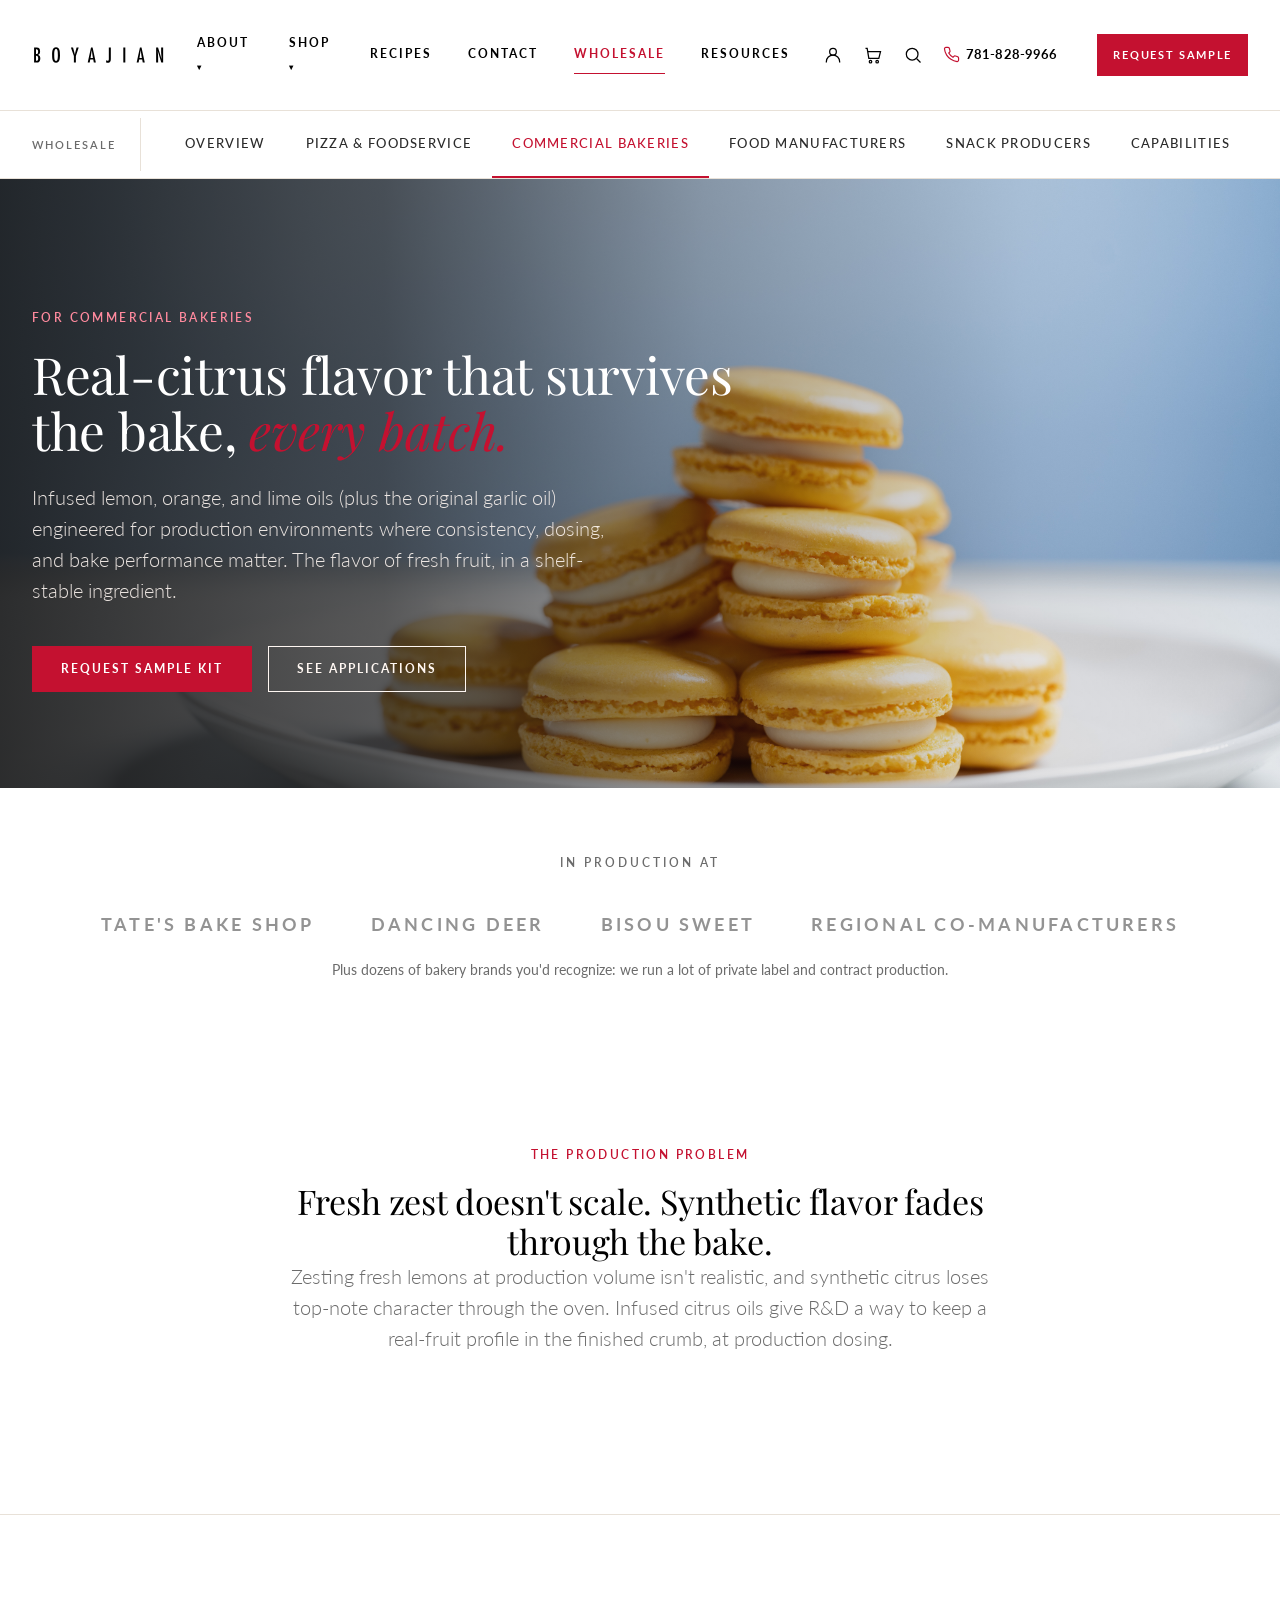
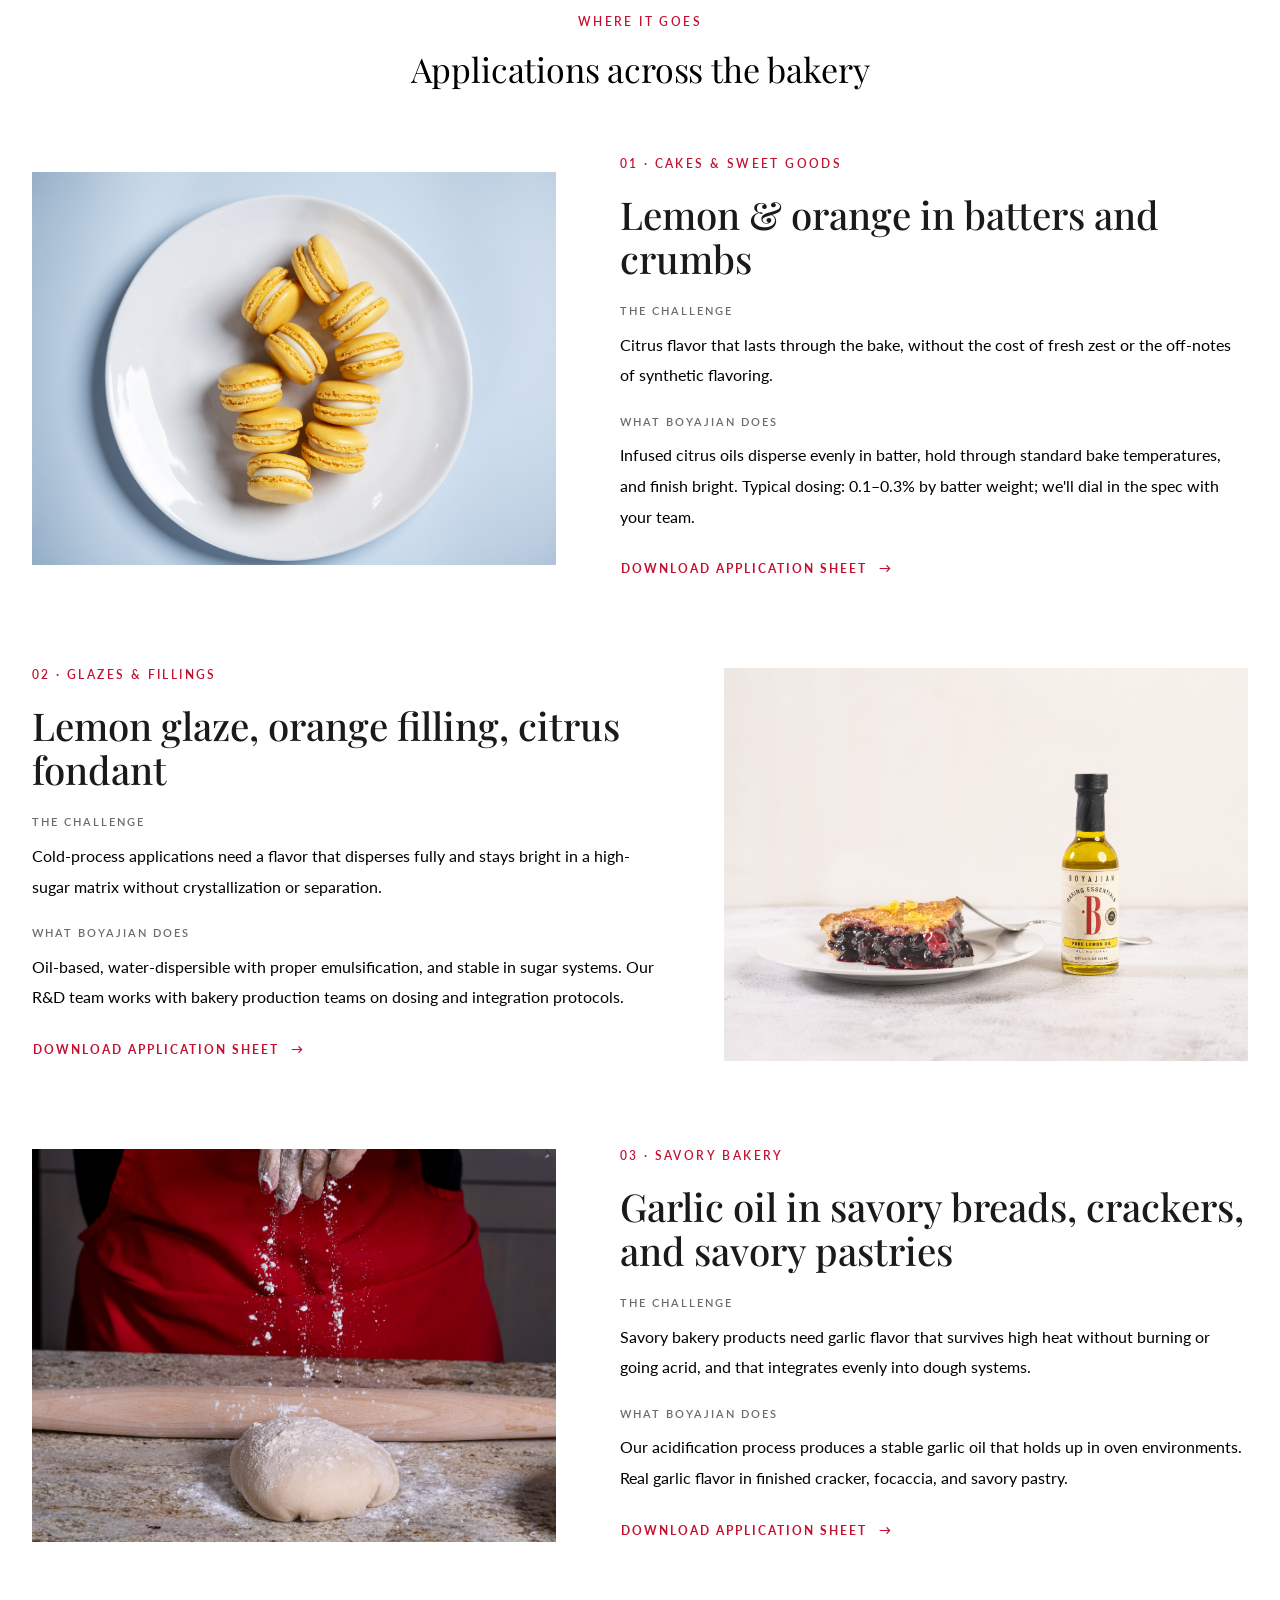
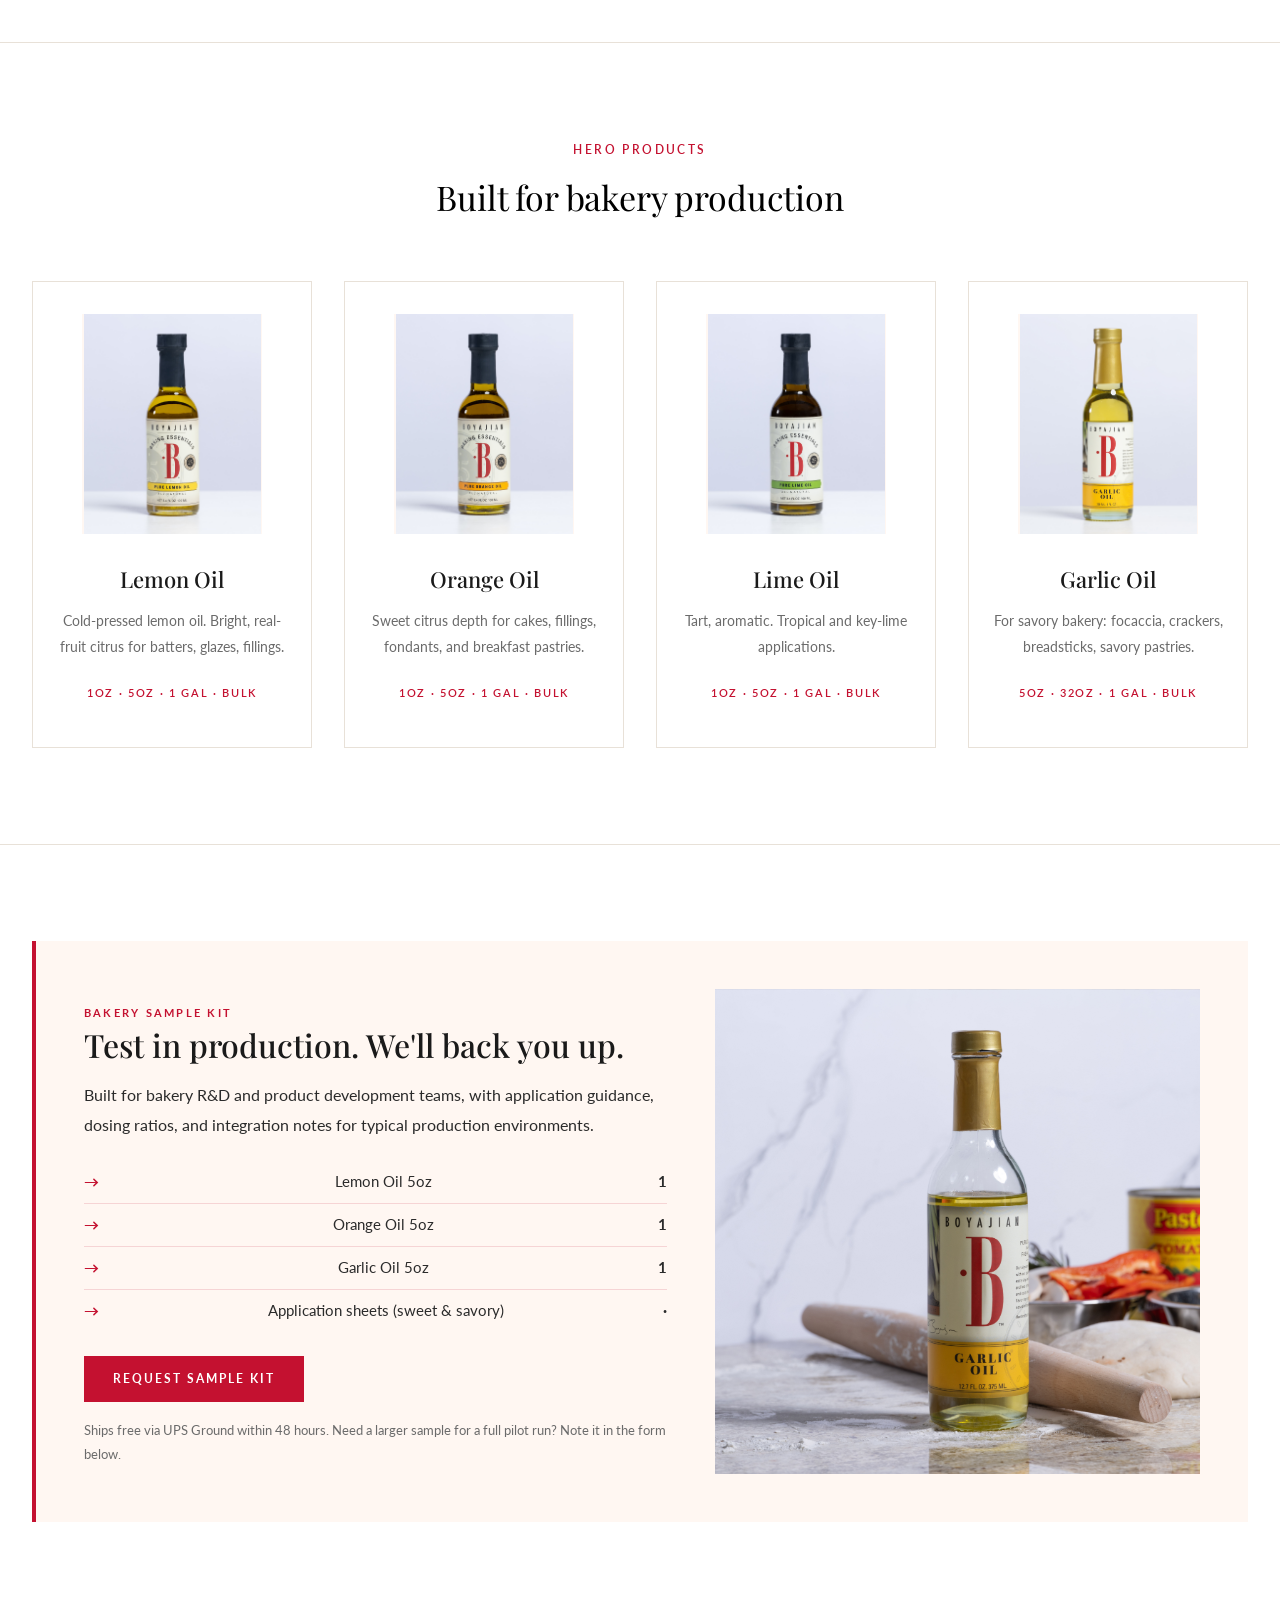
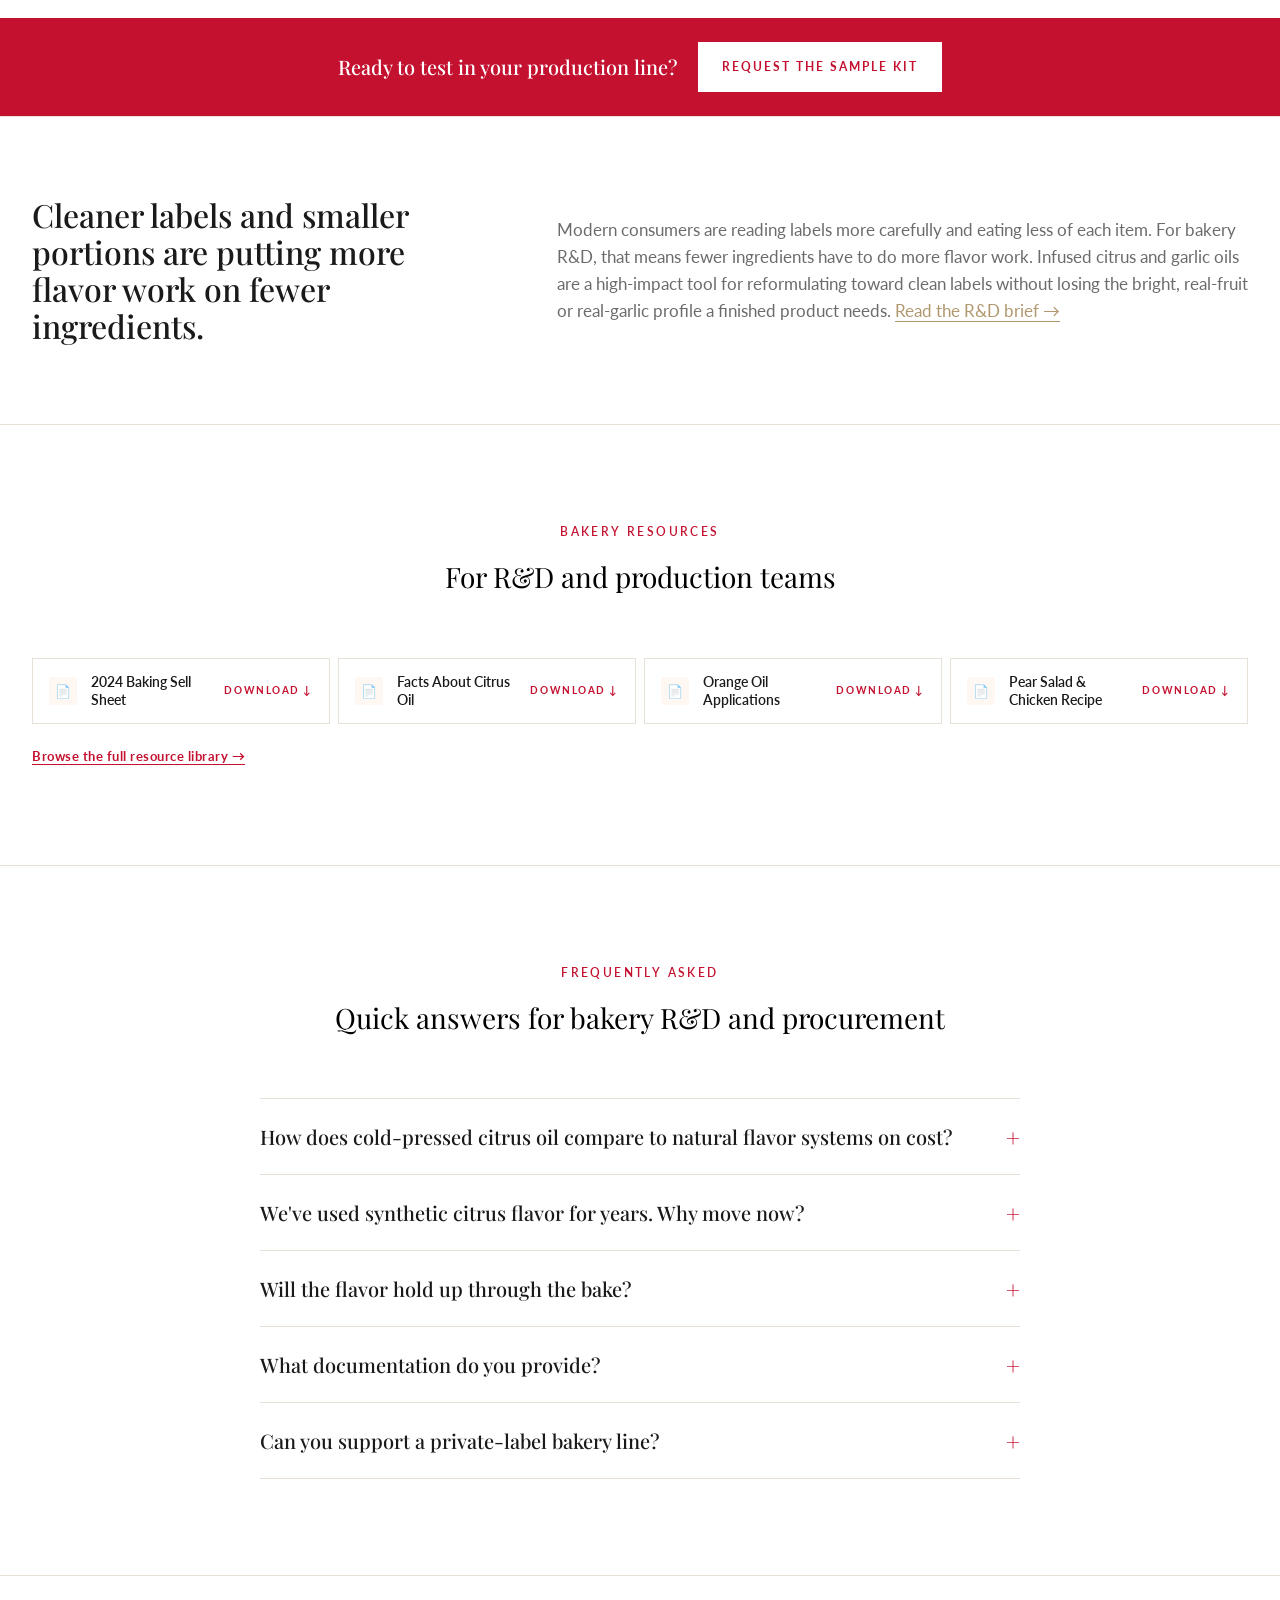
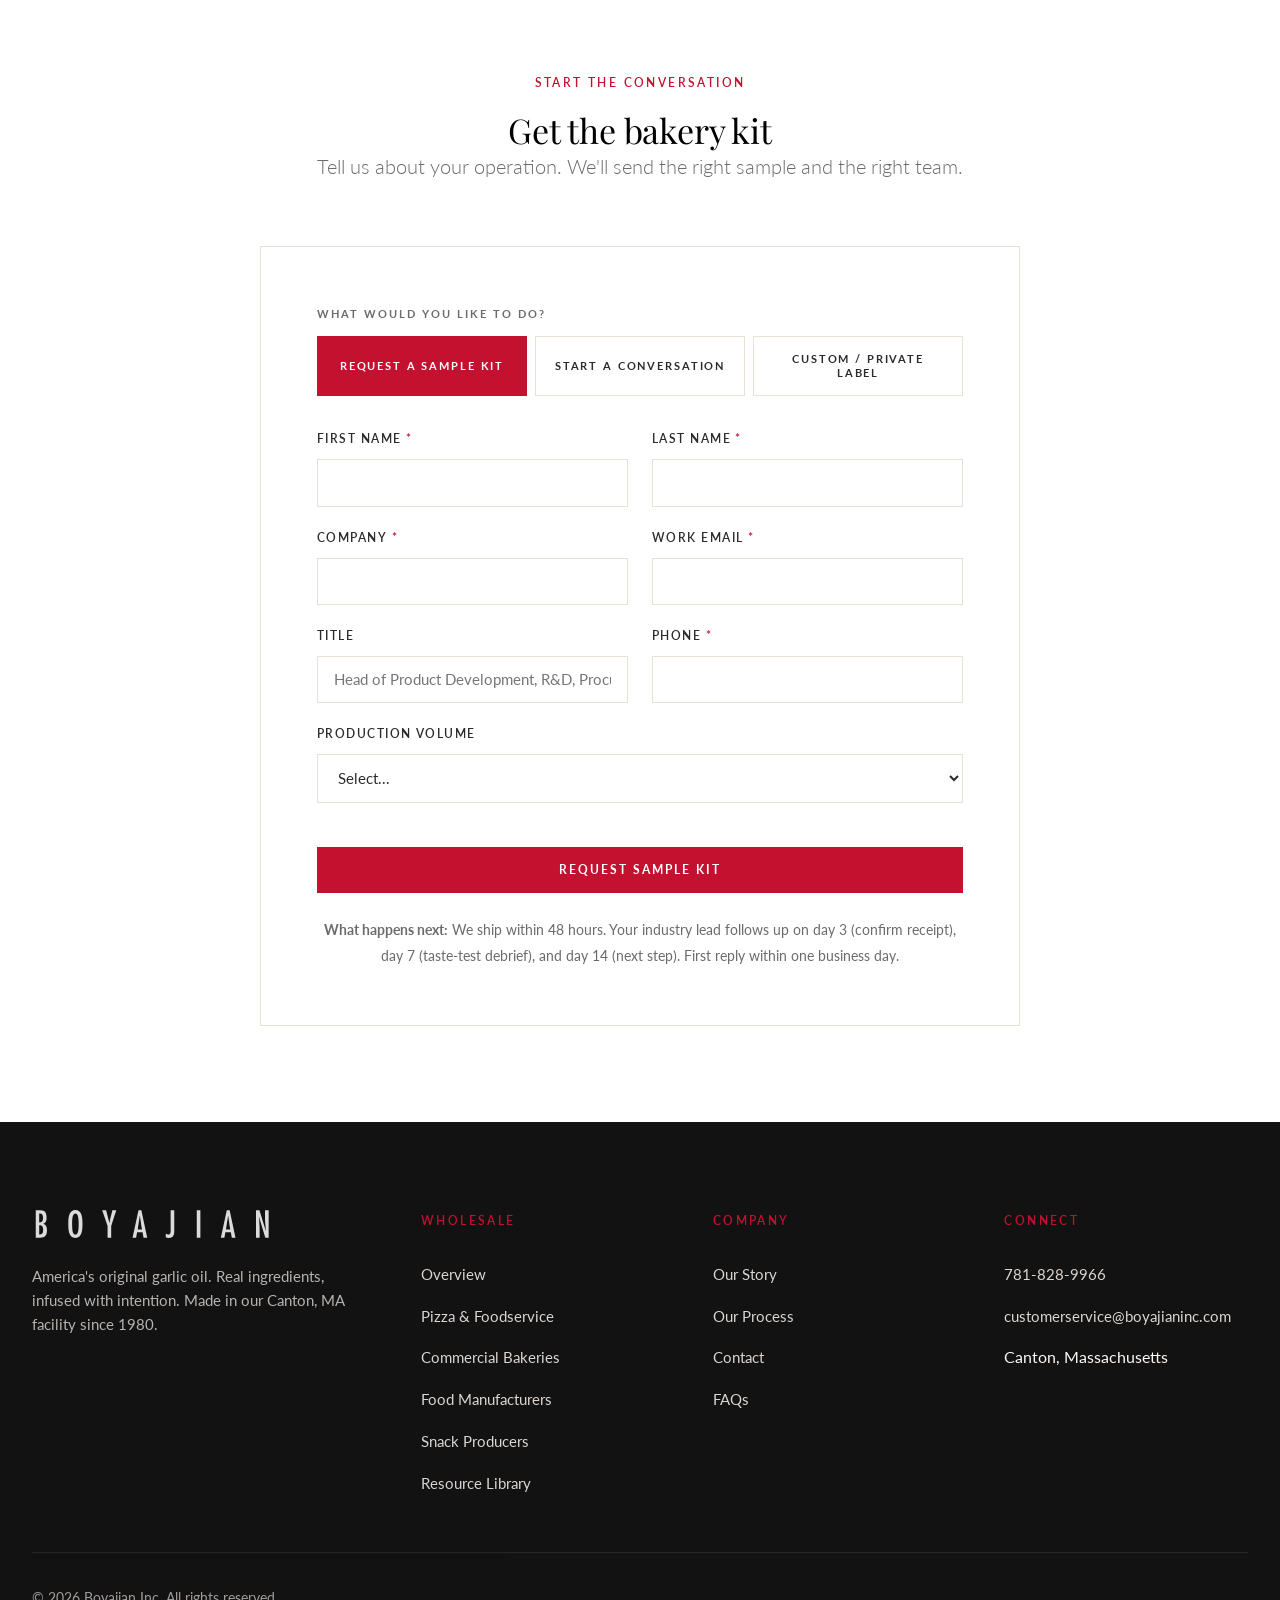
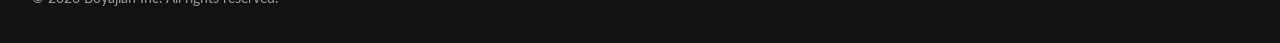
==== bakery.html @ 324035ae "Initial commit: Boyajian wholesale prototype Static HTML site for client review. Hub plus four segme" ====
<!DOCTYPE html>
<html lang="en">
<head>
  <meta charset="UTF-8" />
  <meta name="viewport" content="width=device-width, initial-scale=1.0" />
  <title>For Commercial Bakeries | Boyajian Wholesale</title>
  <meta name="description" content="Citrus oils, garlic oil, and infused flavoring oils for commercial bakery production. Consistent batch-to-batch, engineered for high-volume environments." />
  <link rel="stylesheet" href="assets/style.css" />
</head>
<body>
<a href="#intake" class="mobile-cta-bar">Request Sample Kit →</a>

<!-- ============================================================
     SITE HEADER  (WP: replace with theme header.php + wp_nav_menu)
     ============================================================ -->
<header class="site-header">
  <div class="site-header__inner">
    <button class="nav-toggle" data-nav-toggle aria-label="Open menu" aria-expanded="false">
      <span></span><span></span><span></span>
    </button>
    <a href="https://boyajianinc.com" class="site-logo" aria-label="Boyajian — home">
      <img src="assets/images/boyajian-logo.svg" alt="Boyajian" />
    </a>
    <ul class="site-nav" data-site-nav>
      <li class="has-submenu">
        <a href="https://boyajianinc.com/story/">About</a>
        <ul class="submenu">
          <li><a href="https://boyajianinc.com/story/">Our Story</a></li>
          <li><a href="https://boyajianinc.com/process/">Our Process</a></li>
          <li><a href="https://boyajianinc.com/gallery/">Gallery</a></li>
          <li><a href="https://boyajianinc.com/faqs/">FAQs</a></li>
        </ul>
      </li>
      <li class="has-submenu">
        <a href="https://boyajianinc.com/shop/">Shop</a>
        <ul class="submenu">
          <li><a href="https://boyajianinc.com/shop/category/fine-oils/">Fine Oils</a></li>
          <li><a href="https://boyajianinc.com/shop/category/dipping-oils/">Dipping Oils</a></li>
          <li><a href="https://boyajianinc.com/shop/category/baking-essentials/">Baking Essentials</a></li>
          <li><a href="https://boyajianinc.com/shop/category/fine-vinegars/">Fine Vinegars</a></li>
          <li><a href="https://boyajianinc.com/shop/category/herb-spice-blends/">Herb Spice Blends</a></li>
          <li><a href="https://boyajianinc.com/shop/category/new-england-honey/">New England Honey</a></li>
          <li><a href="https://boyajianinc.com/shop/category/kitchen-collection/">Kitchen Collection</a></li>
          <li><a href="https://boyajianinc.com/shop/category/gifts/">Gifts</a></li>
        </ul>
      </li>
      <li><a href="https://boyajianinc.com/recipes/">Recipes</a></li>
      <li><a href="https://boyajianinc.com/contact/">Contact</a></li>
      <li><a href="index.html" class="active">Wholesale</a></li>
      <li><a href="resources.html">Resources</a></li>
    </ul>
    <div class="site-header__icons">
      <a href="https://boyajianinc.com/my-account/" aria-label="Account">
        <svg viewBox="0 0 24 24" width="20" height="20" fill="none" stroke="currentColor" stroke-width="1.5"><circle cx="12" cy="8" r="4"/><path d="M4 21v-1a8 8 0 0 1 16 0v1"/></svg>
      </a>
      <a href="https://boyajianinc.com/cart/" aria-label="Cart">
        <svg viewBox="0 0 24 24" width="20" height="20" fill="none" stroke="currentColor" stroke-width="1.5"><path d="M3 4h2l2 12h12l2-8H6"/><circle cx="9" cy="20" r="1.5"/><circle cx="17" cy="20" r="1.5"/></svg>
      </a>
      <button aria-label="Search" class="header-icon-btn">
        <svg viewBox="0 0 24 24" width="20" height="20" fill="none" stroke="currentColor" stroke-width="1.5"><circle cx="11" cy="11" r="7"/><line x1="16.5" y1="16.5" x2="21" y2="21"/></svg>
      </button>
      <a href="tel:7818289966" class="site-header__phone" aria-label="Call us at 781-828-9966">
        <svg viewBox="0 0 24 24" width="17" height="17" fill="none" stroke="currentColor" stroke-width="1.7"><path d="M22 16.92v3a2 2 0 0 1-2.18 2 19.79 19.79 0 0 1-8.63-3.07 19.5 19.5 0 0 1-6-6 19.79 19.79 0 0 1-3.07-8.67A2 2 0 0 1 4.11 2h3a2 2 0 0 1 2 1.72c.13.96.36 1.9.7 2.81a2 2 0 0 1-.45 2.11L8.09 9.91a16 16 0 0 0 6 6l1.27-1.27a2 2 0 0 1 2.11-.45c.91.34 1.85.57 2.81.7A2 2 0 0 1 22 16.92z"/></svg>
        <span class="site-header__phone-num">781-828-9966</span>
      </a>
    </div>
  <a href="#intake" class="site-header__cta">Request Sample</a>
  </div>
</header>

<div class="subnav">
  <div class="subnav__inner">
    <div class="subnav__label">Wholesale</div>
    <a href="index.html" class="subnav__link">Overview</a>
    <a href="pizza.html" class="subnav__link">Pizza &amp; Foodservice</a>
    <a href="bakery.html" class="subnav__link active">Commercial Bakeries</a>
    <a href="manufacturers.html" class="subnav__link">Food Manufacturers</a>
    <a href="snack.html" class="subnav__link">Snack Producers</a>
    <a href="index.html#capabilities" class="subnav__link">Capabilities</a>
  </div>
</div>

<!-- HERO -->
<section class="hero hero--segment">
  <div class="hero__image" style="background-image: url('assets/images/bakery-hero.jpg');"></div>
  <div class="hero__overlay"></div>
  <div class="hero__inner">
    <div class="hero__content">
      <span class="eyebrow" style="color:#ff8a9e;">For Commercial Bakeries</span>
      <h1 class="hero__title">
        Real-citrus flavor that survives the bake, <em>every batch.</em>
      </h1>
      <p class="hero__subtitle">
        Infused lemon, orange, and lime oils (plus the original garlic oil) engineered for production environments where consistency, dosing, and bake performance matter.
        The flavor of fresh fruit, in a shelf-stable ingredient.
      </p>
      <div class="btn-group">
        <a href="#intake" class="btn btn--primary">Request Sample Kit</a>
        <a href="#applications" class="btn btn--outline-light">See Applications</a>
      </div>
    </div>
  </div>
</section>


<!-- TRUST -->
<section class="trust-band">
  <div class="container">
    <div class="trust-band__label">In production at</div>
    <div class="trust-logos">
      <span class="trust-logo">Tate's Bake Shop</span>
      <span class="trust-logo">Dancing Deer</span>
      <span class="trust-logo">Bisou Sweet</span>
      <span class="trust-logo">Regional Co-Manufacturers</span>
    </div>
    <p style="margin-top:1.5rem; font-size:0.85rem; color:var(--b-gray);">Plus dozens of bakery brands you'd recognize: we run a lot of private label and contract production.</p>
  </div>
</section>

<!-- BAKER'S PROBLEM -->
<section class="section">
  <div class="container container--narrow">
    <div class="section-header">
      <span class="eyebrow">The Production Problem</span>
      <h2 class="display-lg">Fresh zest doesn't scale. Synthetic flavor fades through the bake.</h2>
      <p class="lead text-muted">
        Zesting fresh lemons at production volume isn't realistic, and synthetic citrus loses
        top-note character through the oven. Infused citrus oils give R&amp;D a way to keep
        a real-fruit profile in the finished crumb, at production dosing.
      </p>
    </div>
  </div>
</section>

<!-- APPLICATIONS -->
<section class="section section--paper" id="applications">
  <div class="container">
    <div class="section-header">
      <span class="eyebrow">Where it goes</span>
      <h2 class="display-lg">Applications across the bakery</h2>
    </div>

    <div class="application" style="margin-bottom: 5rem;">
      <div class="application__media" style="background-image: url('assets/images/bakery-app-1.jpg');"></div>
      <div>
        <span class="eyebrow">01 · Cakes &amp; Sweet Goods</span>
        <h3 class="application__title">Lemon &amp; orange in batters and crumbs</h3>
        <div class="application__problem">
          <strong>The challenge</strong>
          <p>Citrus flavor that lasts through the bake, without the cost of fresh zest
          or the off-notes of synthetic flavoring.</p>
        </div>
        <div class="application__solution">
          <strong>What Boyajian does</strong>
          <p>Infused citrus oils disperse evenly in batter, hold through standard bake
          temperatures, and finish bright. Typical dosing: 0.1&ndash;0.3% by batter weight; we'll
          dial in the spec with your team.</p>
        </div>
        <a href="#" class="btn btn--ghost">Download application sheet</a>
      </div>
    </div>

    <div class="application application--reverse" style="margin-bottom: 5rem;">
      <div>
        <span class="eyebrow">02 · Glazes &amp; Fillings</span>
        <h3 class="application__title">Lemon glaze, orange filling, citrus fondant</h3>
        <div class="application__problem">
          <strong>The challenge</strong>
          <p>Cold-process applications need a flavor that disperses fully and stays bright in
          a high-sugar matrix without crystallization or separation.</p>
        </div>
        <div class="application__solution">
          <strong>What Boyajian does</strong>
          <p>Oil-based, water-dispersible with proper emulsification, and stable in sugar systems.
          Our R&amp;D team works with bakery production teams on dosing and integration protocols.</p>
        </div>
        <a href="#" class="btn btn--ghost">Download application sheet</a>
      </div>
      <div class="application__media" style="background-image: url('assets/images/bakery-app-2.jpg');"></div>
    </div>

    <div class="application">
      <div class="application__media" style="background-image: url('assets/images/bakery-app-3.jpg');"></div>
      <div>
        <span class="eyebrow">03 · Savory Bakery</span>
        <h3 class="application__title">Garlic oil in savory breads, crackers, and savory pastries</h3>
        <div class="application__problem">
          <strong>The challenge</strong>
          <p>Savory bakery products need garlic flavor that survives high heat without
          burning or going acrid, and that integrates evenly into dough systems.</p>
        </div>
        <div class="application__solution">
          <strong>What Boyajian does</strong>
          <p>Our acidification process produces a stable garlic oil that holds up in oven
          environments. Real garlic flavor in finished cracker, focaccia, and savory pastry.</p>
        </div>
        <a href="#" class="btn btn--ghost">Download application sheet</a>
      </div>
    </div>
  </div>
</section>

<!-- HERO PRODUCTS -->
<section class="section">
  <div class="container">
    <div class="section-header">
      <span class="eyebrow">Hero Products</span>
      <h2 class="display-lg">Built for bakery production</h2>
    </div>
    <div class="products-grid">
      <div class="product-card">
        <div class="product-card__photo" style="background-image: url('assets/images/product-lemon.jpg');"></div>
        <h3 class="product-card__name">Lemon Oil</h3>
        <p class="product-card__use">Cold-pressed lemon oil. Bright, real-fruit citrus for batters, glazes, fillings.</p>
        <span class="product-card__sizes">1oz · 5oz · 1 Gal · Bulk</span>
      </div>
      <div class="product-card">
        <div class="product-card__photo" style="background-image: url('assets/images/product-orange.jpg');"></div>
        <h3 class="product-card__name">Orange Oil</h3>
        <p class="product-card__use">Sweet citrus depth for cakes, fillings, fondants, and breakfast pastries.</p>
        <span class="product-card__sizes">1oz · 5oz · 1 Gal · Bulk</span>
      </div>
      <div class="product-card">
        <div class="product-card__photo" style="background-image: url('assets/images/product-lime.jpg');"></div>
        <h3 class="product-card__name">Lime Oil</h3>
        <p class="product-card__use">Tart, aromatic. Tropical and key-lime applications.</p>
        <span class="product-card__sizes">1oz · 5oz · 1 Gal · Bulk</span>
      </div>
      <div class="product-card">
        <div class="product-card__photo" style="background-image: url('assets/images/product-garlic-oil.jpg');"></div>
        <h3 class="product-card__name">Garlic Oil</h3>
        <p class="product-card__use">For savory bakery: focaccia, crackers, breadsticks, savory pastries.</p>
        <span class="product-card__sizes">5oz · 32oz · 1 Gal · Bulk</span>
      </div>
    </div>
  </div>
</section>

<!-- SAMPLE KIT -->
<section class="section section--paper">
  <div class="container">
    <div class="sample-kit">
      <div>
        <span class="sample-kit__label">Bakery Sample Kit</span>
        <h2 class="sample-kit__title">Test in production. We'll back you up.</h2>
        <p style="color:var(--b-charcoal); margin-bottom:1.25rem;">
          Built for bakery R&amp;D and product development teams, with application guidance,
          dosing ratios, and integration notes for typical production environments.
        </p>
        <ul class="sample-kit__contents">
          <li><span>Lemon Oil 5oz</span><strong>1</strong></li>
          <li><span>Orange Oil 5oz</span><strong>1</strong></li>
          <li><span>Garlic Oil 5oz</span><strong>1</strong></li>
          <li><span>Application sheets (sweet &amp; savory)</span><strong>·</strong></li>
        </ul>
        <a href="#intake" class="btn btn--primary">Request Sample Kit</a>
        <p style="font-size:0.8rem; color:var(--b-gray); margin-top:1rem;">
          Ships free via UPS Ground within 48 hours. Need a larger sample for a full pilot run?
          Note it in the form below.
        </p>
      </div>
      <div class="sample-kit__visual" style="background-image: url('assets/images/bakery-sample-kit.jpg'); background-size: cover; background-position: center;"></div>
    </div>
  </div>
</section>

<!-- Inline CTA strip — interest spike to action distance = zero -->
<div class="inline-cta"><span>Ready to test in your production line?</span><a href="#intake">Request the Sample Kit</a></div>


<!-- FLAVOR DENSITY / CONSUMER TREND BANNER (Sec 13 — industry-specific reference) -->
<section class="trend-banner">
  <div class="container">
    <div class="trend-banner__inner">
      <h3>Cleaner labels and smaller portions are putting more flavor work on fewer ingredients.</h3>
      <p>
        Modern consumers are reading labels more carefully and eating less of each item.
        For bakery R&amp;D, that means fewer ingredients have to do more flavor work.
        Infused citrus and garlic oils are a high-impact tool for reformulating
        toward clean labels without losing the bright, real-fruit or real-garlic profile
        a finished product needs. <a href="#resources">Read the R&amp;D brief →</a>
      </p>
    </div>
  </div>
</section>

<!-- RESOURCES -->
<section class="section" id="resources">
  <div class="container">
    <div class="section-header">
      <span class="eyebrow">Bakery resources</span>
      <h2 class="display-md">For R&amp;D and production teams</h2>
    </div>
    <div class="resources-grid">
      <a href="https://drive.google.com/file/d/1hFXKUyJx1ZixxOeZ6ohG98n_8QUsILLX/view" target="_blank" rel="noopener" class="resource-card">
        <div class="resource-card__icon">📄</div>
        <span class="resource-card__type">Sell Sheet · PDF</span>
        <h3 class="resource-card__title">2024 Baking Sell Sheet</h3>
        <p class="resource-card__desc">Citrus oils, extracts, and flavorings for commercial bakeries. Built for R&amp;D teams.</p>
        <span class="resource-card__cta">Download</span>
      </a>
      <a href="https://drive.google.com/file/d/1YoJg9ZWrD_xr3kScYjym2adFAXA2TDU4/view" target="_blank" rel="noopener" class="resource-card">
        <div class="resource-card__icon">📄</div>
        <span class="resource-card__type">Application Sheet · PDF</span>
        <h3 class="resource-card__title">Facts About Citrus Oil</h3>
        <p class="resource-card__desc">Lemon, orange, lime: how they're made, how they perform, where they go.</p>
        <span class="resource-card__cta">Download</span>
      </a>
      <a href="#" class="resource-card">
        <div class="resource-card__icon">📄</div>
        <span class="resource-card__type">Application Sheet · PDF</span>
        <h3 class="resource-card__title">Orange Oil Applications</h3>
        <p class="resource-card__desc">Bright sweet citrus for cakes, fillings, glazes, and breakfast pastries. Production dosing.</p>
        <span class="resource-card__cta">Download</span>
      </a>
      <a href="https://drive.google.com/file/d/1UPBzSAhBxe6axtRYN8sbyIp6YBUwz003/view" target="_blank" rel="noopener" class="resource-card">
        <div class="resource-card__icon">📄</div>
        <span class="resource-card__type">Recipe · PDF</span>
        <h3 class="resource-card__title">Pear Salad &amp; Chicken Recipe</h3>
        <p class="resource-card__desc">Example application showing how citrus oils integrate into prepared menu items.</p>
        <span class="resource-card__cta">Download</span>
      </a>
    </div>
    <p class="resource-module__more"><a href="resources.html">Browse the full resource library &rarr;</a></p>
  </div>
</section>

<!-- FAQ — bakery-specific, with objection handling per Sec 4 -->
<section class="section">
  <div class="container">
    <div class="section-header">
      <span class="eyebrow">Frequently Asked</span>
      <h2 class="display-md">Quick answers for bakery R&amp;D and procurement</h2>
    </div>
    <div class="faq-list">
      <div class="faq-item">
        <button class="faq-question">How does cold-pressed citrus oil compare to natural flavor systems on cost?</button>
        <div class="faq-answer">
          <p>Per unit of finished flavor delivered in a baked product, real citrus oil typically lands competitive with natural-flavor-system equivalents, and ahead of them on label cleanliness and consumer perception. Most R&amp;D teams find the reformulation pays for itself in product positioning.</p>
        </div>
      </div>
      <div class="faq-item">
        <button class="faq-question">We've used synthetic citrus flavor for years. Why move now?</button>
        <div class="faq-answer">
          <p>Two things have shifted: shoppers read labels more carefully, and "cold-pressed lemon oil" reads stronger than "natural citrus flavor" on a panel. Reformulation cost is contained if you start with one SKU. Most teams begin with a pilot on a single hero product.</p>
        </div>
      </div>
      <div class="faq-item">
        <button class="faq-question">Will the flavor hold up through the bake?</button>
        <div class="faq-answer">
          <p>Yes. Our citrus oils are engineered for oven environments. We typically recommend 0.1&ndash;0.3% by batter weight depending on the application. Our R&amp;D team will work with yours to dial in the spec for your specific oven profile.</p>
        </div>
      </div>
      <div class="faq-item">
        <button class="faq-question">What documentation do you provide?</button>
        <div class="faq-answer">
          <p>COA with every lot, ingredient declarations, nutritional panels, allergen statements, kosher certifications. Spec sheets and shelf-life data ready when you need them. SQF documentation available on request.</p>
        </div>
      </div>
      <div class="faq-item">
        <button class="faq-question">Can you support a private-label bakery line?</button>
        <div class="faq-answer">
          <p>Yes. Private label and contract production are core to what we do. Many of the bakery brands you'd recognize on a specialty grocery shelf are Boyajian under the hood. Submit a custom inquiry above.</p>
        </div>
      </div>
    </div>
  </div>
</section>

<!-- INTAKE FORM -->
<section class="section section--paper form-section" id="intake">
  <div class="container">
    <div class="section-header">
      <span class="eyebrow">Start the conversation</span>
      <h2 class="display-lg">Get the bakery kit</h2>
      <p class="lead text-muted">Tell us about your operation. We'll send the right sample and the right team.</p>
    </div>

    <div class="form-card">
      <span class="form-tabs-label">What would you like to do?</span>
      <div class="form-tabs">
        <button type="button" class="form-tab active" data-form-tab="sample">Request a Sample Kit</button>
        <button type="button" class="form-tab" data-form-tab="conversation">Start a Conversation</button>
        <button type="button" class="form-tab" data-form-tab="custom">Custom / Private Label</button>
      </div>

      <form data-intake-form data-intent="sample" novalidate>
        <input type="hidden" name="intent" value="sample" />
        <input type="hidden" name="segment_prefill" value="bakery" />

        <div class="form-row">
          <div class="form-field">
            <label>First Name <span class="req">*</span></label>
            <input type="text" name="first_name" required />
          </div>
          <div class="form-field">
            <label>Last Name <span class="req">*</span></label>
            <input type="text" name="last_name" required />
          </div>
        </div>

        <div class="form-row">
          <div class="form-field">
            <label>Company <span class="req">*</span></label>
            <input type="text" name="company" required />
          </div>
          <div class="form-field">
            <label>Work Email <span class="req">*</span></label>
            <input type="email" name="email" required />
          </div>
        </div>

        <div class="form-row">
          <div class="form-field">
            <label>Title</label>
            <input type="text" name="title" placeholder="Head of Product Development, R&amp;D, Procurement..." />
          </div>
          <div class="form-field">
            <label>Phone <span class="req">*</span></label>
            <input type="tel" name="phone" required />
          </div>
        </div>

        <div class="form-row form-row--full">
          <div class="form-field">
            <label>Production volume</label>
            <select name="prod_volume">
              <option value="">Select...</option>
              <option>Small craft (under 1,000 units/day)</option>
              <option>Mid-size (1k–10k units/day)</option>
              <option>Large production (10k+ units/day)</option>
              <option>Co-manufacturer / multiple brands</option>
            </select>
          </div>
        </div>

        <!-- Conditional: Conversation -->
        <div data-intent-show="conversation" style="display:none;">
          <div class="form-row form-row--full">
            <div class="form-field">
              <label>What would you like to discuss?</label>
              <textarea name="topic" rows="3" placeholder="A new product line, an application question, or just exploring ingredient partners..."></textarea>
            </div>
          </div>
        </div>

        <!-- Conditional: Custom / Private Label -->
        <div data-intent-show="custom" style="display:none;">
          <div class="form-row">
            <div class="form-field">
              <label>Type of inquiry</label>
              <select name="custom_type">
                <option value="private-label">Private label</option>
                <option value="custom-blend">Custom blend / formulation</option>
                <option value="co-pack">Co-packing</option>
                <option value="not-sure">Not sure yet</option>
              </select>
            </div>
            <div class="form-field">
              <label>Estimated annual volume</label>
              <select name="volume">
                <option value="">Select...</option>
                <option>Under 5,000 units / yr</option>
                <option>5,000 – 25,000 units / yr</option>
                <option>25,000 – 100,000 units / yr</option>
                <option>100,000+ units / yr</option>
                <option>Just exploring</option>
              </select>
            </div>
          </div>
          <div class="form-row form-row--full">
            <div class="form-field">
              <label>Project brief</label>
              <textarea name="brief" rows="4" placeholder="Tell us about your product, target market, and what you're trying to accomplish."></textarea>
            </div>
          </div>
        </div>

        <button type="submit" class="btn btn--primary form-submit" data-submit-label>Request Sample Kit</button>

        <p class="form-note">
          <strong>What happens next:</strong>
          We ship within 48 hours. Your industry lead follows up on day 3 (confirm receipt),
          day 7 (taste-test debrief), and day 14 (next step). First reply within one business day.
        </p>
      </form>
    </div>
  </div>
</section>


<!-- ============================================================
     FOOTER  (WP: replace with theme footer.php)
     ============================================================ -->
<footer class="site-footer">
  <div class="container">
    <div class="site-footer__cols">
      <div class="site-footer__brand">
        <a href="https://boyajianinc.com" class="site-logo" style="color:white;">
          <img src="assets/images/boyajian-logo.svg" alt="Boyajian" style="filter: invert(1) brightness(2);" />
        </a>
        <p>America's original garlic oil. Real ingredients, infused with intention. Made in our Canton, MA facility since 1980.</p>
      </div>
      <div>
        <h4>Wholesale</h4>
        <ul>
          <li><a href="index.html">Overview</a></li>
          <li><a href="pizza.html">Pizza &amp; Foodservice</a></li>
          <li><a href="bakery.html">Commercial Bakeries</a></li>
          <li><a href="manufacturers.html">Food Manufacturers</a></li>
          <li><a href="snack.html">Snack Producers</a></li>
          <li><a href="resources.html">Resource Library</a></li>
        </ul>
      </div>
      <div>
        <h4>Company</h4>
        <ul>
          <li><a href="https://boyajianinc.com/story/">Our Story</a></li>
          <li><a href="https://boyajianinc.com/process/">Our Process</a></li>
          <li><a href="https://boyajianinc.com/contact/">Contact</a></li>
          <li><a href="https://boyajianinc.com/faqs/">FAQs</a></li>
        </ul>
      </div>
      <div>
        <h4>Connect</h4>
        <ul>
          <li><a href="tel:7818289966">781-828-9966</a></li>
          <li><a href="mailto:customerservice@boyajianinc.com">customerservice@boyajianinc.com</a></li>
          <li>Canton, Massachusetts</li>
        </ul>
      </div>
    </div>
    <div class="site-footer__bottom">
      <span>© 2026 Boyajian Inc. All rights reserved.</span>
  </div>
  </div>
</footer>

<script src="assets/main.js"></script>
</body>
</html>
---- assets/style.css ----
/* ==========================================================================
   BOYAJIAN WHOLESALE — Design System
   Prototype for the wholesale microsite. Stays within the look & feel of
   boyajianinc.com (existing WordPress site) and adds B2B-specific layout
   patterns. Built to be portable into the existing theme.

   Color Tokens:
     --b-red:        #c41130   Primary brand red (Boyajian "B")
     --b-red-dark:   #710b0d   Secondary brand red ("America's Original")
     --b-black:      #1a1a1a   Body text / heavy display
     --b-cream:      #fff7f2   Warm background
     --b-paper:      #faf6f1   Subtle warm gray-cream

   Type Tokens (verified against boyajianinc.com via DOM inspection):
     Display: "Playfair Display" — all headings on the live site (h1/h2/h4)
     Sans:    "Lato" — body, nav, buttons on the live site
     Caps:    "Lato" 700 letter-spaced uppercase (matches nav/button style on live site)
   ========================================================================== */

@import url('https://fonts.googleapis.com/css2?family=Playfair+Display:ital,wght@0,400;0,500;0,600;0,700;1,400;1,500&family=Lato:wght@300;400;700;900&display=swap');

:root {
  /* Brand */
  --b-red: #c41130;
  --b-red-dark: #710b0d;
  --b-red-deep: #4a0608;
  --b-black: #1a1a1a;
  --b-charcoal: #2b2b2b;
  --b-gray: #6b6b6b;
  --b-gray-light: #b8b3ad;
  --b-cream: #fff7f2;
  --b-paper: #faf6f1;
  --b-border: #e8e1d8;
  --b-white: #ffffff;
  --b-link: #b0976d;     /* Sandy gold — site brand uses this for inline links, not red */

  /* Typography */
  --font-display: 'Playfair Display', Georgia, 'Times New Roman', serif;
  --font-sans: 'Lato', -apple-system, BlinkMacSystemFont, 'Helvetica Neue', Arial, sans-serif;

  /* Spacing */
  --space-xs: 0.5rem;
  --space-sm: 1rem;
  --space-md: 2rem;
  --space-lg: 4rem;
  --space-xl: 6rem;
  --space-2xl: 8rem;

  /* Container */
  --container-max: 1280px;
  --container-narrow: 960px;
  --container-text: 720px;

  /* Transitions */
  --ease: cubic-bezier(0.4, 0, 0.2, 1);
}

/* ==========================================================================
   Reset & Base
   ========================================================================== */
*, *::before, *::after { box-sizing: border-box; margin: 0; padding: 0; }

html { scroll-behavior: smooth; }

body {
  font-family: var(--font-sans);
  font-size: 16px;
  line-height: 1.916;     /* 30.656/16 — matches live site exactly */
  color: #000;            /* Match live site exactly */
  background: var(--b-white);
  -webkit-font-smoothing: antialiased;
  -moz-osx-font-smoothing: grayscale;
}

img { max-width: 100%; display: block; }
a { color: inherit; text-decoration: none; transition: color 0.25s var(--ease); }
/* Inline body-text links use the site's sandy-gold brand color (verified from live site) */
p a, .lead a, .form-note a, .trend-banner p a, .stat__sub a {
  color: var(--b-link);
  border-bottom: 1px solid currentColor;
}
p a:hover, .lead a:hover, .form-note a:hover, .trend-banner p a:hover {
  color: var(--b-red);
}
button { font-family: inherit; cursor: pointer; border: none; background: none; }

/* ==========================================================================
   Typography
   ========================================================================== */
/* Display scale calibrated to live site: h2 = 34px, larger only for hero h1 */
.display-xl {
  font-family: var(--font-display);
  font-weight: 400;
  font-size: clamp(2.5rem, 5.5vw, 4rem);     /* hero only — up to 64px */
  line-height: 1.05;
  letter-spacing: -0.015em;
  color: #000;
}

.display-lg {
  font-family: var(--font-display);
  font-weight: 400;
  font-size: clamp(1.875rem, 3.2vw, 2.125rem); /* section h2 — 30–34px, matches live site */
  line-height: 1.15;
  letter-spacing: -0.005em;
  color: #000;
}

.display-md {
  font-family: var(--font-display);
  font-weight: 400;
  font-size: clamp(1.5rem, 2.6vw, 1.75rem);   /* sub-headings — 24–28px */
  line-height: 1.2;
  color: #000;
}

.display-sm {
  font-family: var(--font-display);
  font-weight: 500;
  font-size: clamp(1.25rem, 2vw, 1.5rem);
  line-height: 1.25;
  color: #000;
}

.eyebrow {
  font-family: var(--font-sans);
  font-size: 0.75rem;
  font-weight: 600;
  letter-spacing: 0.2em;
  text-transform: uppercase;
  color: var(--b-red);
  margin-bottom: 1rem;
  display: block;
}

.eyebrow--dark { color: var(--b-charcoal); }
.eyebrow--light { color: var(--b-cream); opacity: 0.85; }

.lead {
  font-size: 1.25rem;
  line-height: 1.55;
  color: var(--b-charcoal);
  font-weight: 300;
}

.text-muted { color: var(--b-gray); }
.text-red { color: var(--b-red); }
.text-red-dark { color: var(--b-red-dark); }
.text-white { color: var(--b-white); }

/* ==========================================================================
   Layout
   ========================================================================== */
.container {
  max-width: var(--container-max);
  margin: 0 auto;
  padding: 0 2rem;
}
.container--narrow { max-width: var(--container-narrow); }
.container--text { max-width: var(--container-text); }

.section {
  padding: var(--space-xl) 0;
  background: var(--b-white);
}
.section--lg { padding: var(--space-2xl) 0; }
/* All middle sections use pure white to match boyajianinc.com */
.section--cream,
.section--paper { background: var(--b-white); }
/* Reserve dark only for accent moments — used very sparingly */
.section--black { background: var(--b-black); color: var(--b-cream); }
.section--red { background: var(--b-red-dark); color: var(--b-cream); }
.section--red .display-xl, .section--red .display-lg, .section--red .display-md, .section--red .display-sm,
.section--black .display-xl, .section--black .display-lg, .section--black .display-md, .section--black .display-sm {
  color: var(--b-white);
}
/* Subtle hairline dividers between consecutive white sections for visual rhythm */
.section + .section,
.section + .form-section,
.section + .trust-band {
  border-top: 1px solid var(--b-border);
}

.section-header {
  text-align: center;
  max-width: 720px;
  margin: 0 auto 4rem;
}
.section-header--left { text-align: left; margin-left: 0; }

.grid {
  display: grid;
  gap: 2rem;
}
.grid-2 { grid-template-columns: repeat(auto-fit, minmax(320px, 1fr)); }
.grid-3 { grid-template-columns: repeat(auto-fit, minmax(280px, 1fr)); }
.grid-4 { grid-template-columns: repeat(auto-fit, minmax(220px, 1fr)); }

/* ==========================================================================
   Buttons
   ========================================================================== */
.btn {
  display: inline-flex;
  align-items: center;
  gap: 0.5rem;
  padding: 1rem 1.75rem;
  font-family: var(--font-sans);
  font-size: 0.75rem;        /* 12px to match live site buttons */
  font-weight: 700;           /* Lato 700 — matches live site */
  letter-spacing: 0.167em;    /* ~2px tracking — matches live site */
  text-transform: uppercase;
  border: 1px solid transparent;
  transition: all 0.3s var(--ease);
  cursor: pointer;
  text-align: center;
  line-height: 1;
}

.btn--primary {
  background: var(--b-red);
  color: var(--b-white);
  border-color: var(--b-red);
}
.btn--primary:hover { background: var(--b-red-dark); border-color: var(--b-red-dark); color: var(--b-white); }

.btn--dark {
  background: var(--b-black);
  color: var(--b-white);
  border-color: var(--b-black);
}
.btn--dark:hover { background: var(--b-red); border-color: var(--b-red); }

.btn--outline {
  background: transparent;
  color: var(--b-black);
  border-color: var(--b-black);
}
.btn--outline:hover { background: var(--b-black); color: var(--b-white); }

.btn--outline-light {
  background: transparent;
  color: var(--b-cream);
  border-color: var(--b-cream);
}
.btn--outline-light:hover { background: var(--b-cream); color: var(--b-black); }

.btn--ghost {
  background: transparent;
  color: var(--b-red);
  border-color: transparent;
  padding: 0.5rem 0;
}
.btn--ghost:hover { color: var(--b-red-dark); }
.btn--ghost::after {
  content: "→";
  display: inline-block;
  transition: transform 0.25s var(--ease);
  margin-left: 0.25rem;
}
.btn--ghost:hover::after { transform: translateX(4px); }

.btn-group { display: flex; flex-wrap: wrap; gap: 1rem; }

/* ==========================================================================
   Header / Navigation
   (Note: WordPress will replace with native nav; this matches site visually)
   ========================================================================== */
.site-header {
  position: sticky;
  top: 0;
  background: rgba(255, 255, 255, 0.97);
  backdrop-filter: blur(8px);
  border-bottom: 1px solid var(--b-border);
  z-index: 100;
}

.site-header__inner {
  max-width: var(--container-max);
  margin: 0 auto;
  padding: 1.5rem 2rem;
  display: flex;
  align-items: center;
  gap: 2rem;
}

/* Logo left, nav centered, icons right (desktop) */
.site-nav {
  margin-left: auto;
  margin-right: auto;
}

/* Logo: image preferred, falls back gracefully */
.site-logo {
  display: inline-flex;
  align-items: center;
  color: var(--b-black);
}
.site-logo img {
  height: 28px;
  width: auto;
  display: block;
}

/* Main nav — center column, hidden behind hamburger on small screens */
.site-nav {
  display: flex;
  align-items: center;
  justify-content: center;
  gap: 2.25rem;
  list-style: none;
}

.site-nav > li { position: relative; }

.site-nav a {
  font-size: 0.75rem;
  font-weight: 700;
  letter-spacing: 0.167em;
  text-transform: uppercase;
  color: #000;
  padding: 0.5rem 0;
  position: relative;
  display: inline-block;
}

.site-nav a:hover { color: var(--b-red); }
.site-nav a.active { color: var(--b-red); }
.site-nav a.active::after {
  content: "";
  position: absolute;
  bottom: 0; left: 0; right: 0;
  height: 1px;
  background: var(--b-red);
}

/* Submenu (About / Shop dropdowns) */
.site-nav .submenu {
  position: absolute;
  top: 100%;
  left: 50%;
  transform: translateX(-50%) translateY(8px);
  background: var(--b-white);
  border: 1px solid var(--b-border);
  list-style: none;
  padding: 0.5rem 0;
  min-width: 220px;
  opacity: 0;
  visibility: hidden;
  transition: opacity 0.2s var(--ease), transform 0.2s var(--ease);
  z-index: 200;
  box-shadow: 0 8px 24px rgba(0, 0, 0, 0.06);
}
.site-nav .has-submenu:hover > .submenu,
.site-nav .has-submenu:focus-within > .submenu {
  opacity: 1;
  visibility: visible;
  transform: translateX(-50%) translateY(0);
}
.site-nav .submenu li { padding: 0; }
.site-nav .submenu a {
  display: block;
  padding: 0.55rem 1.25rem;
  letter-spacing: 0.12em;
  white-space: nowrap;
}
.site-nav .submenu a::after { display: none; }
.site-nav .has-submenu > a::after {
  content: " ▾";
  font-size: 0.7em;
  margin-left: 0.25rem;
  display: inline;
  position: static;
  background: none;
  height: auto;
}

/* Right-side icons cluster */
.site-header__icons {
  display: flex;
  align-items: center;
  gap: 1.25rem;
  justify-self: end;
}
.site-header__icons a,
.site-header__icons button {
  color: #000;
  background: transparent;
  padding: 0;
  display: inline-flex;
  align-items: center;
  cursor: pointer;
  border: none;
  transition: color 0.2s var(--ease);
}
.site-header__icons a:hover,
.site-header__icons button:hover {
  color: var(--b-red);
}

/* Click-to-call phone in the header right cluster */
.site-header__phone {
  gap: 0.4rem !important;
  font-family: var(--font-sans);
  font-weight: 700;
  font-size: 0.82rem;
  letter-spacing: 0.01em;
  white-space: nowrap;
  color: #000;
}
.site-header__phone svg { color: var(--b-red); }
.site-header__phone:hover { color: var(--b-red); }
@media (max-width: 600px) {
  .site-header__phone-num { display: none; }
}

/* Hamburger button — hidden on desktop, shown on mobile */
.nav-toggle {
  display: none;
  flex-direction: column;
  justify-content: space-between;
  width: 24px;
  height: 16px;
  padding: 0;
  background: transparent;
  border: none;
  cursor: pointer;
}
.nav-toggle span {
  display: block;
  height: 2px;
  background: #000;
  width: 100%;
  transition: transform 0.25s var(--ease), opacity 0.25s var(--ease);
}

/* Wholesale sub-nav (segment switcher) */
.subnav {
  background: var(--b-white);
  border-bottom: 1px solid var(--b-border);
  position: sticky;
  top: 73px;
  z-index: 90;
}

.subnav__inner {
  max-width: var(--container-max);
  margin: 0 auto;
  padding: 0 2rem;
  display: flex;
  align-items: center;
  gap: 0;
  overflow-x: auto;
}

.subnav__label {
  font-size: 0.7rem;
  font-weight: 600;
  letter-spacing: 0.18em;
  text-transform: uppercase;
  color: var(--b-gray);
  padding: 1rem 1.5rem 1rem 0;
  white-space: nowrap;
  border-right: 1px solid var(--b-border);
  margin-right: 1.5rem;
}

.subnav__link {
  font-size: 0.8125rem;
  font-weight: 500;
  letter-spacing: 0.1em;
  text-transform: uppercase;
  color: var(--b-charcoal);
  padding: 1.25rem 1.25rem;
  white-space: nowrap;
  border-bottom: 2px solid transparent;
  transition: all 0.25s var(--ease);
}
.subnav__link:hover { color: var(--b-red); }
.subnav__link.active { color: var(--b-red); border-bottom-color: var(--b-red); }

/* ==========================================================================
   Hero
   ========================================================================== */
.hero {
  position: relative;
  background: var(--b-black);
  color: var(--b-cream);
  overflow: hidden;
  min-height: 560px;
  display: flex;
  align-items: center;
}

.hero__image {
  position: absolute;
  inset: 0;
  background-size: cover;
  background-position: center;   /* keep subject centered — gradient handles legibility */
  opacity: 1;
}

/* Asymmetric gradient — strong dark behind text on left, lighter coverage on right
   so multi-subject hero photos (bottle lineups, centered subjects) still show */
.hero__overlay {
  position: absolute;
  inset: 0;
  background: linear-gradient(to right,
    rgba(20, 20, 20, 0.88) 0%,
    rgba(20, 20, 20, 0.7) 30%,
    rgba(20, 20, 20, 0.35) 55%,
    rgba(20, 20, 20, 0.12) 80%,
    rgba(20, 20, 20, 0.05) 100%);
}

/* On narrow screens the text needs more coverage to stay readable */
@media (max-width: 900px) {
  .hero__overlay {
    background: linear-gradient(to bottom,
      rgba(20, 20, 20, 0.85) 0%,
      rgba(20, 20, 20, 0.75) 60%,
      rgba(20, 20, 20, 0.55) 100%);
  }
}

.hero__inner {
  position: relative;
  z-index: 2;
  max-width: var(--container-max);
  margin: 0 auto;
  padding: 8rem 2rem 6rem;
  width: 100%;
}

.hero__content { max-width: 760px; }

.hero__title {
  font-family: var(--font-display);
  font-weight: 400;
  font-size: clamp(2rem, 4.2vw, 3rem);   /* caps at 48px to match live site h1 exactly */
  line-height: 1.1;
  letter-spacing: -0.005em;
  color: var(--b-white);
  margin-bottom: 1.5rem;
}
.hero__title em {
  font-style: italic;
  color: var(--b-red);
  font-weight: 400;
}

.hero__subtitle {
  font-size: 1.25rem;
  line-height: 1.55;
  color: var(--b-cream);
  opacity: 0.9;
  font-weight: 300;
  max-width: 600px;
  margin-bottom: 2.5rem;
}

.hero__meta {
  display: flex;
  flex-wrap: wrap;
  gap: 2rem;
  margin-top: 3rem;
  padding-top: 2rem;
  border-top: 1px solid rgba(255, 247, 242, 0.15);
}

.hero__meta-item {
  flex: 1;
  min-width: 140px;
}

.hero__meta-item strong {
  display: block;
  font-family: var(--font-display);
  font-size: 2rem;
  color: var(--b-red);
  font-weight: 500;
  line-height: 1;
  margin-bottom: 0.25rem;
}

.hero__meta-item span {
  font-size: 0.75rem;
  letter-spacing: 0.15em;
  text-transform: uppercase;
  color: var(--b-cream);
  opacity: 0.7;
}

/* Hero variant for segment pages */
.hero--segment { min-height: 440px; }
.hero--segment .hero__title { font-size: clamp(2rem, 4vw, 3.25rem); }

/* ==========================================================================
   Value Proposition Block
   ========================================================================== */
.value-prop {
  background: var(--b-white);
  padding: var(--space-xl) 0;
  text-align: center;
  border-top: 1px solid var(--b-border);
  border-bottom: 1px solid var(--b-border);
}

.value-prop__quote {
  font-family: var(--font-display);
  font-size: clamp(1.5rem, 2.75vw, 2.25rem);
  line-height: 1.35;
  font-weight: 400;
  color: var(--b-black);
  max-width: 900px;
  margin: 0 auto;
  font-style: italic;
}

/* ==========================================================================
   Differentiator Pillars
   ========================================================================== */
.pillars {
  display: grid;
  gap: 0;
  grid-template-columns: repeat(auto-fit, minmax(220px, 1fr));
  border-top: 1px solid var(--b-border);
  border-left: 1px solid var(--b-border);
}

.pillar {
  padding: 2.5rem 2rem;
  border-right: 1px solid var(--b-border);
  border-bottom: 1px solid var(--b-border);
  background: var(--b-white);
  transition: background 0.3s var(--ease);
}
.pillar:hover { background: var(--b-paper); }

.pillar__number {
  font-family: var(--font-display);
  font-size: 2.5rem;
  color: var(--b-red);
  font-weight: 400;
  line-height: 1;
  margin-bottom: 1.25rem;
}

.pillar__title {
  font-family: var(--font-display);
  font-size: 1.375rem;
  font-weight: 500;
  color: var(--b-black);
  margin-bottom: 0.75rem;
  line-height: 1.25;
}

.pillar__body {
  font-size: 0.95rem;
  color: var(--b-gray);
  line-height: 1.55;
}

/* Section image strip — for adding rich imagery to text-heavy sections */
.section-image-strip {
  display: grid;
  grid-template-columns: repeat(4, 1fr);
  gap: 1rem;
  margin-top: 3rem;
}
.section-image-strip__item {
  aspect-ratio: 4 / 5;
  background-size: cover;
  background-position: center;
  background-color: var(--b-paper);
}
@media (max-width: 900px) {
  .section-image-strip { grid-template-columns: repeat(2, 1fr); }
}
@media (max-width: 600px) {
  .section-image-strip { grid-template-columns: 1fr 1fr; gap: 0.5rem; }
}

/* ==========================================================================
   Segment Cards
   ========================================================================== */
.segment-grid {
  display: grid;
  gap: 1.5rem;
  grid-template-columns: repeat(auto-fit, minmax(280px, 1fr));
}

.segment-card {
  display: flex;
  flex-direction: column;
  background: var(--b-white);
  border: 1px solid var(--b-border);
  text-decoration: none;
  color: inherit;
  overflow: hidden;
  transition: transform 0.4s var(--ease), box-shadow 0.4s var(--ease);
  position: relative;
}
.segment-card:hover {
  transform: translateY(-4px);
  box-shadow: 0 16px 48px rgba(0, 0, 0, 0.08);
}

.segment-card__image {
  aspect-ratio: 4 / 3;
  background: linear-gradient(135deg, var(--b-red) 0%, var(--b-red-dark) 100%);
  background-size: cover;
  background-position: center;
  position: relative;
}

.segment-card__priority {
  position: absolute;
  top: 1rem; right: 1rem;
  background: var(--b-cream);
  color: var(--b-black);
  font-size: 0.65rem;
  font-weight: 600;
  letter-spacing: 0.18em;
  text-transform: uppercase;
  padding: 0.4rem 0.75rem;
  z-index: 2;
}

.segment-card__body {
  padding: 2rem 1.75rem 2.25rem;
  flex: 1;
  display: flex;
  flex-direction: column;
}

.segment-card__eyebrow {
  font-size: 0.7rem;
  font-weight: 600;
  letter-spacing: 0.2em;
  text-transform: uppercase;
  color: var(--b-red);
  margin-bottom: 0.6rem;
}

.segment-card__title {
  font-family: var(--font-display);
  font-size: 1.625rem;
  font-weight: 500;
  color: var(--b-black);
  line-height: 1.15;
  margin-bottom: 0.75rem;
}

.segment-card__pos {
  font-size: 0.95rem;
  color: var(--b-gray);
  line-height: 1.5;
  margin-bottom: 1.5rem;
  flex: 1;
}

.segment-card__hero {
  font-size: 0.8125rem;
  color: var(--b-charcoal);
  border-top: 1px solid var(--b-border);
  padding-top: 1rem;
  margin-bottom: 1.25rem;
}
.segment-card__hero strong {
  display: block;
  font-size: 0.7rem;
  letter-spacing: 0.18em;
  text-transform: uppercase;
  color: var(--b-gray);
  font-weight: 600;
  margin-bottom: 0.35rem;
}

.segment-card__cta {
  font-size: 0.8125rem;
  font-weight: 600;
  letter-spacing: 0.15em;
  text-transform: uppercase;
  color: var(--b-red);
}
.segment-card__cta::after {
  content: " →";
  transition: margin-left 0.25s var(--ease);
}
.segment-card:hover .segment-card__cta::after { margin-left: 4px; }

/* ==========================================================================
   Use Case / Application Blocks
   ========================================================================== */
.application {
  display: grid;
  grid-template-columns: minmax(0, 1fr) minmax(0, 1.2fr);
  gap: 4rem;
  align-items: center;
}
.application--reverse { grid-template-columns: minmax(0, 1.2fr) minmax(0, 1fr); }
.application--reverse .application__media { order: 2; }

.application__media {
  aspect-ratio: 4 / 3;
  background: var(--b-paper);
  background-size: cover;
  background-position: center;
}

.application__title {
  font-family: var(--font-display);
  font-size: clamp(1.75rem, 3vw, 2.5rem);
  line-height: 1.15;
  font-weight: 500;
  color: var(--b-black);
  margin-bottom: 1.25rem;
}

.application__problem,
.application__solution {
  margin-bottom: 1.25rem;
}
.application__problem strong,
.application__solution strong {
  display: block;
  font-size: 0.7rem;
  letter-spacing: 0.18em;
  text-transform: uppercase;
  color: var(--b-gray);
  font-weight: 600;
  margin-bottom: 0.5rem;
}

/* ==========================================================================
   Hero Products
   ========================================================================== */
.products-grid {
  display: grid;
  grid-template-columns: repeat(auto-fit, minmax(240px, 1fr));
  gap: 2rem;
}

.product-card {
  background: var(--b-white);
  border: 1px solid var(--b-border);
  text-align: center;
  padding: 2.5rem 1.5rem;
  transition: all 0.3s var(--ease);
}
.product-card:hover {
  border-color: var(--b-red);
}

.product-card__visual {
  width: 100px;
  height: 100px;
  background: var(--b-cream);
  border-radius: 50%;
  margin: 0 auto 1.5rem;
  display: flex;
  align-items: center;
  justify-content: center;
  position: relative;
}
.product-card__visual::before {
  content: "";
  width: 32px;
  height: 60px;
  background: var(--b-red);
  border-radius: 4px 4px 14px 14px;
  position: relative;
  box-shadow: 0 4px 12px rgba(196, 17, 48, 0.25);
}

/* When a real product photo is available, use a larger image-based visual */
.product-card__photo {
  width: 180px;
  height: 220px;
  margin: 0 auto 1.5rem;
  background: var(--b-cream);
  background-size: contain;
  background-position: center;
  background-repeat: no-repeat;
  display: block;
}
.product-card:has(.product-card__photo) { padding-top: 2rem; }

.product-card__name {
  font-family: var(--font-display);
  font-size: 1.375rem;
  font-weight: 500;
  color: var(--b-black);
  margin-bottom: 0.5rem;
}

.product-card__use {
  font-size: 0.85rem;
  color: var(--b-gray);
  margin-bottom: 1rem;
  min-height: 2.5em;
}

.product-card__sizes {
  font-size: 0.7rem;
  letter-spacing: 0.15em;
  text-transform: uppercase;
  color: var(--b-red);
  font-weight: 600;
}

/* ==========================================================================
   Audience Bar — decision-maker callout + buying triggers
   (Section 4 of marketing plan: tailor by buyer role; align outreach with triggers)
   ========================================================================== */
.audience-bar {
  border-top: 1px solid var(--b-border);
  border-bottom: 1px solid var(--b-border);
  padding: 1.75rem 0;
  background: var(--b-white);
}
.audience-bar__inner {
  display: grid;
  grid-template-columns: 1fr 1fr;
  gap: 3rem;
  max-width: var(--container-max);
  margin: 0 auto;
  padding: 0 2rem;
}
.audience-bar__col {
  font-size: 0.875rem;
  line-height: 1.55;
  color: var(--b-charcoal);
}
.audience-bar__label {
  display: block;
  font-size: 0.7rem;
  font-weight: 700;
  letter-spacing: 0.18em;
  text-transform: uppercase;
  color: var(--b-red);
  margin-bottom: 0.4rem;
}
.audience-bar__col strong {
  color: var(--b-black);
  font-weight: 600;
}
@media (max-width: 720px) {
  .audience-bar__inner { grid-template-columns: 1fr; gap: 1.5rem; }
}

/* ==========================================================================
   Trust Signals / Customer Logos
   ========================================================================== */
.trust-band {
  background: var(--b-white);
  padding: 4rem 0;
  text-align: center;
}

.trust-band__label {
  font-size: 0.75rem;
  font-weight: 600;
  letter-spacing: 0.25em;
  text-transform: uppercase;
  color: var(--b-gray);
  margin-bottom: 2.5rem;
}

.trust-logos {
  display: flex;
  flex-wrap: wrap;
  justify-content: center;
  align-items: center;
  gap: 3.5rem;
  max-width: 1100px;
  margin: 0 auto;
}

/* Default wordmark — Lato uppercase, like Wegmans / Pizza Studio sans-serif marks */
.trust-logo {
  font-family: var(--font-sans);
  font-size: 1.125rem;
  font-weight: 700;
  letter-spacing: 0.18em;
  text-transform: uppercase;
  color: #000;
  opacity: 0.42;
  transition: opacity 0.3s var(--ease);
  display: inline-flex;
  align-items: center;
  line-height: 1;
  white-space: nowrap;
}
.trust-logo:hover { opacity: 1; }

/* Serif variant — for brands whose marks read as elegant serif wordmarks */
.trust-logo--serif {
  font-family: var(--font-display);
  font-size: 1.5rem;
  font-weight: 500;
  font-style: normal;
  letter-spacing: 0.04em;
  text-transform: none;
}

/* Script/italic variant — for brands with handwritten or italic wordmarks */
.trust-logo--script {
  font-family: var(--font-display);
  font-size: 1.5rem;
  font-weight: 500;
  font-style: italic;
  letter-spacing: 0.01em;
  text-transform: none;
}

/* When real licensed brand logos are added (production), they replace text in place */
.trust-logo img {
  height: 40px;
  width: auto;
  max-width: 180px;
  display: block;
  filter: grayscale(1) opacity(0.7);
  transition: filter 0.3s var(--ease);
  object-fit: contain;
}
.trust-logo:hover img { filter: grayscale(0) opacity(1); }

/* ==========================================================================
   Capabilities (Manufacturing)
   ========================================================================== */
.capabilities {
  display: grid;
  grid-template-columns: repeat(3, 1fr);  /* 6 items × 3 cols = clean 2 rows, no orphans */
  gap: 0;
  border-top: 1px solid var(--b-border);
  border-left: 1px solid var(--b-border);
}
@media (max-width: 900px) { .capabilities { grid-template-columns: 1fr 1fr; } }
@media (max-width: 600px) { .capabilities { grid-template-columns: 1fr; } }

.capability {
  padding: 2.5rem 2rem;
  border-right: 1px solid var(--b-border);
  border-bottom: 1px solid var(--b-border);
  background: var(--b-white);
  transition: background 0.3s var(--ease), transform 0.3s var(--ease);
  position: relative;
}
.capability:hover { background: var(--b-paper); }

/* Numbered prefix — visual continuity with the pillars section above */
.capability__num {
  font-family: var(--font-display);
  font-size: 2rem;
  color: var(--b-red);
  font-weight: 400;
  line-height: 1;
  margin-bottom: 1.25rem;
  display: block;
}

.capability__title {
  font-family: var(--font-display);
  font-size: 1.375rem;
  font-weight: 500;
  color: var(--b-black);
  margin-bottom: 0.75rem;
  line-height: 1.2;
}

.capability__body {
  font-size: 0.95rem;
  color: var(--b-gray);
  line-height: 1.55;
}

/* ==========================================================================
   Resource / Download Cards
   ========================================================================== */
/* Compact resource grid — denser, scannable, less visual real estate */
.resources-grid {
  display: grid;
  grid-template-columns: repeat(auto-fit, minmax(240px, 1fr));
  gap: 0.5rem;
}

/* Grouped resource library — tighter spacing throughout */
.resource-group { margin-bottom: 2rem; }
.resource-group:last-child { margin-bottom: 0; }
.resource-group__header {
  border-top: 1px solid var(--b-border);
  padding-top: 1rem;
  margin-bottom: 0.75rem;
  display: flex;
  justify-content: space-between;
  align-items: baseline;
  gap: 1.5rem;
  flex-wrap: wrap;
}
.resource-group__title {
  font-family: var(--font-display);
  font-size: 1.125rem;
  font-weight: 500;
  color: #000;
  margin: 0;
  line-height: 1.2;
}
.resource-group__desc {
  font-size: 0.8rem;
  color: var(--b-gray);
  margin: 0;
  max-width: 480px;
}
.resource-group__count {
  font-size: 0.65rem;
  font-weight: 700;
  letter-spacing: 0.18em;
  text-transform: uppercase;
  color: var(--b-red);
  white-space: nowrap;
}
@media (max-width: 640px) {
  .resource-group__header { flex-direction: column; gap: 0.5rem; align-items: flex-start; }
}

/* Hub resource callout band — replaces the full inline library on index.html */
.resource-callout {
  display: grid;
  grid-template-columns: 1.6fr 1fr;
  gap: 2.5rem;
  align-items: center;
  background: var(--b-white);
  border: 1px solid var(--b-border);
  border-left: 4px solid var(--b-red);
  padding: 2.5rem;
}
.resource-callout__body .eyebrow { margin-bottom: 0.5rem; }
.resource-callout__body h2 { margin: 0 0 0.75rem; }
.resource-callout__body .lead { margin: 0 0 1.25rem; }
.resource-callout__tags {
  display: flex;
  flex-wrap: wrap;
  gap: 0.5rem;
}
.resource-callout__tag {
  font-size: 0.65rem;
  font-weight: 700;
  letter-spacing: 0.14em;
  text-transform: uppercase;
  color: var(--b-red);
  background: var(--b-cream);
  border: 1px solid var(--b-border);
  padding: 0.4rem 0.7rem;
}
.resource-callout__action {
  display: flex;
  flex-direction: column;
  align-items: flex-start;
  gap: 0.75rem;
}
.resource-callout__count {
  font-size: 0.65rem;
  font-weight: 700;
  letter-spacing: 0.18em;
  text-transform: uppercase;
  color: var(--b-gray);
}
@media (max-width: 768px) {
  .resource-callout { grid-template-columns: 1fr; gap: 1.5rem; padding: 1.75rem; }
  .resource-callout__action { align-items: stretch; }
  .resource-callout__action .btn { width: 100%; justify-content: center; }
}

/* Larger button modifier — used on the resource library + CTA bands */
.btn--lg { padding: 1.15rem 2.25rem; font-size: 0.8rem; }

/* "Browse the full library" link under trimmed industry-page modules */
.resource-module__more {
  margin: 1.25rem 0 0;
  font-size: 0.8rem;
  font-weight: 700;
  letter-spacing: 0.04em;
}
.resource-module__more a { color: var(--b-red); }
.resource-module__more a:hover { color: var(--b-red-dark); }

/* Dedicated resources.html page — hero + breadcrumb + closing CTA */
.resources-hero { padding-bottom: 2rem; }
.breadcrumb {
  font-size: 0.7rem;
  font-weight: 700;
  letter-spacing: 0.14em;
  text-transform: uppercase;
  color: var(--b-gray);
  margin-bottom: 1.25rem;
}
.breadcrumb a { color: var(--b-red); }
.breadcrumb span { color: var(--b-gray); }
.resources-cta {
  display: flex;
  justify-content: space-between;
  align-items: center;
  gap: 2rem;
  flex-wrap: wrap;
}
.resources-cta h2 { margin: 0 0 0.5rem; }
.resources-cta p { margin: 0; max-width: 540px; }
/* Document gallery — resources.html thumbnail cards with branded sell-sheet covers */
.doc-grid {
  display: grid;
  grid-template-columns: repeat(auto-fill, minmax(244px, 1fr));
  gap: 1.75rem;
}
.doc-card {
  display: flex;
  flex-direction: column;
  background: var(--b-white);
  border: 1px solid var(--b-border);
  text-decoration: none;
  transition: transform 0.25s var(--ease), box-shadow 0.25s var(--ease), border-color 0.25s var(--ease);
}
.doc-card:hover {
  transform: translateY(-4px);
  box-shadow: 0 16px 40px rgba(18, 18, 18, 0.12);
  border-color: var(--b-link);
}
.doc-card__thumb {
  display: block;
  background: var(--b-cream);
  border-bottom: 1px solid var(--b-border);
  overflow: hidden;
}
.doc-card__thumb img {
  display: block;
  width: 100%;
  height: auto;
  aspect-ratio: 480 / 620;
  object-fit: cover;
  object-position: top center;
  transition: transform 0.4s var(--ease);
}
.doc-card:hover .doc-card__thumb img { transform: scale(1.03); }
.doc-card__info {
  padding: 1.15rem 1.15rem 1.3rem;
  display: flex;
  flex-direction: column;
  gap: 0.4rem;
  flex: 1;
}
.doc-card__type {
  font-family: var(--font-sans);
  font-size: 0.62rem;
  font-weight: 700;
  letter-spacing: 0.16em;
  text-transform: uppercase;
  color: var(--b-link);
}
.doc-card__title {
  font-family: var(--font-display);
  font-size: 1.05rem;
  line-height: 1.25;
  font-weight: 500;
  color: #000;
}
.doc-card__desc {
  font-family: var(--font-sans);
  font-size: 0.8rem;
  line-height: 1.45;
  color: var(--b-gray);
  flex: 1;
}
.doc-card__cta {
  font-family: var(--font-sans);
  font-size: 0.7rem;
  font-weight: 700;
  letter-spacing: 0.12em;
  text-transform: uppercase;
  color: var(--b-red);
  margin-top: 0.35rem;
}
.doc-card:hover .doc-card__cta { color: var(--b-red-dark); }

/* Category grouping — light headings, no boxes */
.doc-cat { margin-bottom: 3rem; }
.doc-cat:last-child { margin-bottom: 0; }
.doc-cat__title {
  font-family: var(--font-display);
  font-size: 1.5rem;
  font-weight: 500;
  color: #000;
  margin: 0 0 1.35rem;
  padding-bottom: 0.6rem;
  border-bottom: 1px solid var(--b-border);
}

/* Photo-backed feature covers (top of library) */
.doc-card__thumb { position: relative; }
.doc-card__thumb--photo img { aspect-ratio: 480 / 620; object-fit: cover; object-position: center; }
.doc-card__ph-grad {
  position: absolute;
  inset: 0;
  background: linear-gradient(to bottom,
    rgba(18,18,18,0.50) 0%, rgba(18,18,18,0.05) 26%,
    rgba(18,18,18,0) 55%, rgba(18,18,18,0.45) 100%);
}
.doc-card__ph-wordmark {
  position: absolute;
  top: 14px;
  left: 16px;
  font-family: var(--font-display);
  color: #fff;
  font-size: 0.82rem;
  letter-spacing: 0.2em;
  text-shadow: 0 1px 4px rgba(0,0,0,0.45);
}
.doc-card__ph-chip {
  position: absolute;
  top: 12px;
  right: 14px;
  width: 30px;
  height: 30px;
  border-radius: 3px;
  background: var(--b-red);
  color: #fff;
  font-family: var(--font-display);
  font-weight: 700;
  font-size: 1.05rem;
  display: flex;
  align-items: center;
  justify-content: center;
  box-shadow: 0 2px 8px rgba(0,0,0,0.25);
}

/* "Coming soon" placeholder cards — planned assets from the marketing plan */
.doc-card--soon { opacity: 0.92; }
.doc-card--soon .doc-card__thumb { filter: grayscale(0.2); }
.doc-card--soon .doc-card__cta { color: var(--b-gray); }
.doc-card--soon:hover .doc-card__cta { color: var(--b-gray); }
.doc-card__soon {
  position: absolute;
  top: 14px;
  left: 0;
  background: var(--b-link);
  color: #fff;
  font-family: var(--font-sans);
  font-size: 0.6rem;
  font-weight: 700;
  letter-spacing: 0.14em;
  text-transform: uppercase;
  padding: 0.32rem 0.7rem;
}

@media (max-width: 600px) {
  .doc-grid { grid-template-columns: repeat(auto-fill, minmax(150px, 1fr)); gap: 1rem; }
  .doc-card__info { padding: 0.85rem; }
  .doc-card__title { font-size: 0.95rem; }
  .doc-card__desc { display: none; }
}

@media (max-width: 768px) {
  .resources-cta { flex-direction: column; align-items: flex-start; }
  .resources-cta .btn { width: 100%; justify-content: center; }
}

/* Compact resource card — small icon left, title + tiny type label, CTA right */
.resource-card {
  background: var(--b-white);
  border: 1px solid var(--b-border);
  padding: 0.875rem 1rem;
  display: grid;
  grid-template-columns: 28px 1fr auto;
  align-items: center;
  gap: 0.875rem;
  transition: border-color 0.25s var(--ease), background 0.25s var(--ease);
  text-decoration: none;
  color: inherit;
  min-height: 64px;
}
.resource-card:hover {
  border-color: var(--b-red);
  background: var(--b-paper);
}

.resource-card__icon {
  width: 28px;
  height: 28px;
  background: var(--b-cream);
  display: flex;
  align-items: center;
  justify-content: center;
  font-size: 0.8rem;
  color: var(--b-red);
  border-radius: 2px;
}

.resource-card__type {
  display: none; /* type info moved into title-prefix or omitted in compact view */
}

.resource-card__title {
  font-family: var(--font-sans);
  font-size: 0.875rem;
  font-weight: 600;
  color: var(--b-black);
  line-height: 1.3;
  margin: 0;
}

.resource-card__desc {
  display: none; /* descriptions become hover tooltip — see below */
}

.resource-card__cta {
  font-size: 0.65rem;
  letter-spacing: 0.15em;
  text-transform: uppercase;
  color: var(--b-red);
  font-weight: 700;
  white-space: nowrap;
}
.resource-card__cta::after { content: " ↓"; }
.resource-card:hover .resource-card__cta { color: var(--b-red-dark); }

/* ==========================================================================
   Sample Kit Block
   ========================================================================== */
.sample-kit {
  background: var(--b-cream);
  padding: 3rem;
  display: grid;
  grid-template-columns: minmax(0, 1.2fr) minmax(0, 1fr);
  gap: 3rem;
  align-items: center;
  border-left: 4px solid var(--b-red);
}

.sample-kit__label {
  font-size: 0.7rem;
  letter-spacing: 0.2em;
  text-transform: uppercase;
  color: var(--b-red);
  font-weight: 700;
  margin-bottom: 0.75rem;
}

.sample-kit__title {
  font-family: var(--font-display);
  font-size: 2rem;
  font-weight: 500;
  color: var(--b-black);
  margin-bottom: 1rem;
  line-height: 1.15;
}

.sample-kit__contents {
  list-style: none;
  margin-bottom: 1.5rem;
}
.sample-kit__contents li {
  padding: 0.4rem 0;
  font-size: 0.95rem;
  color: var(--b-charcoal);
  border-bottom: 1px solid rgba(196, 17, 48, 0.15);
  display: flex;
  justify-content: space-between;
}
.sample-kit__contents li:last-child { border-bottom: none; }
.sample-kit__contents li::before {
  content: "→";
  color: var(--b-red);
  margin-right: 0.6rem;
  font-weight: 700;
}

.sample-kit__visual {
  aspect-ratio: 1 / 1;
  background:
    radial-gradient(circle at 30% 40%, rgba(255,255,255,0.6) 0%, transparent 50%),
    linear-gradient(135deg, var(--b-red) 0%, var(--b-red-dark) 100%);
  position: relative;
  overflow: hidden;
}

/* ==========================================================================
   Form
   ========================================================================== */
.form-section {
  background: var(--b-white);
}

.form-card {
  background: var(--b-white);
  padding: 3.5rem;
  border: 1px solid var(--b-border);
  max-width: 760px;
  margin: 0 auto;
}

/* Form tabs — styled as three clearly-clickable outlined buttons.
   Inactive tabs have an outline and hover-darken; active tab is filled red. */
.form-tabs {
  display: flex;
  gap: 0.5rem;
  margin-bottom: 2rem;
}

.form-tab {
  flex: 1;
  padding: 0.95rem 1rem;
  background: var(--b-white);
  border: 1.5px solid var(--b-border);
  font-family: var(--font-sans);
  font-size: 0.7rem;
  font-weight: 700;
  letter-spacing: 0.167em;
  text-transform: uppercase;
  color: var(--b-charcoal);
  cursor: pointer;
  transition: all 0.2s var(--ease);
  text-align: center;
  line-height: 1.25;
}
.form-tab:hover {
  border-color: var(--b-black);
  color: var(--b-black);
  background: var(--b-paper);
}
.form-tab.active {
  background: var(--b-red);
  color: var(--b-white);
  border-color: var(--b-red);
}
.form-tab.active:hover {
  background: var(--b-red-dark);
  border-color: var(--b-red-dark);
  color: var(--b-white);
}

/* Helpful label above the tabs so it's obvious you're picking a path */
.form-tabs-label {
  font-size: 0.7rem;
  font-weight: 700;
  letter-spacing: 0.18em;
  text-transform: uppercase;
  color: var(--b-gray);
  margin-bottom: 0.75rem;
  display: block;
}

.form-row {
  display: grid;
  grid-template-columns: 1fr 1fr;
  gap: 1.5rem;
  margin-bottom: 1.25rem;
}
.form-row--full { grid-template-columns: 1fr; }

.form-field { display: flex; flex-direction: column; }
.form-field label {
  font-size: 0.75rem;
  letter-spacing: 0.12em;
  text-transform: uppercase;
  color: var(--b-charcoal);
  font-weight: 600;
  margin-bottom: 0.5rem;
}
.form-field label .req { color: var(--b-red); }

.form-field input,
.form-field select,
.form-field textarea {
  font-family: var(--font-sans);
  font-size: 0.95rem;
  padding: 0.85rem 1rem;
  border: 1px solid var(--b-border);
  background: var(--b-white);
  color: var(--b-charcoal);
  transition: border-color 0.25s var(--ease);
}
.form-field input:focus,
.form-field select:focus,
.form-field textarea:focus {
  outline: none;
  border-color: var(--b-red);
}

.form-field--checkbox-group { gap: 0.5rem; }
.form-field--checkbox-group .checks {
  display: grid;
  grid-template-columns: repeat(auto-fit, minmax(160px, 1fr));
  gap: 0.5rem;
}
.form-field--checkbox-group label.check {
  display: flex;
  align-items: center;
  gap: 0.5rem;
  font-size: 0.875rem;
  text-transform: none;
  letter-spacing: 0;
  font-weight: 400;
  color: var(--b-charcoal);
  cursor: pointer;
  padding: 0.5rem 0.75rem;
  border: 1px solid var(--b-border);
  transition: all 0.2s var(--ease);
}
.form-field--checkbox-group label.check:hover { border-color: var(--b-red); }
.form-field--checkbox-group label.check input:checked + span { color: var(--b-red); font-weight: 600; }

.form-helper {
  font-size: 0.8rem;
  color: var(--b-gray);
  margin-top: 0.4rem;
}

.form-submit {
  margin-top: 1.5rem;
  width: 100%;
  justify-content: center;
}

.form-note {
  font-size: 0.85rem;
  color: var(--b-gray);
  text-align: center;
  margin-top: 1.5rem;
}

/* ==========================================================================
   Three CTA Cards
   ========================================================================== */
.cta-cards {
  display: grid;
  grid-template-columns: repeat(auto-fit, minmax(280px, 1fr));
  gap: 1.5rem;
}

.cta-card {
  background: var(--b-white);
  text-align: left;
  border: 1px solid var(--b-border);
  transition: transform 0.4s var(--ease), box-shadow 0.4s var(--ease), border-color 0.3s var(--ease);
  text-decoration: none;
  color: inherit;
  display: flex;
  flex-direction: column;
  overflow: hidden;
}
.cta-card:hover {
  border-color: var(--b-red);
  transform: translateY(-3px);
  box-shadow: 0 12px 32px rgba(0,0,0,0.07);
}

/* Photo header — fills top of card */
.cta-card__media {
  aspect-ratio: 4 / 3;
  background-size: cover;
  background-position: center;
  background-color: var(--b-paper);
  position: relative;
  transition: transform 0.6s var(--ease);
}
.cta-card:hover .cta-card__media { transform: scale(1.03); }

.cta-card__body {
  padding: 1.75rem 1.75rem 2rem;
  display: flex;
  flex-direction: column;
  gap: 0.75rem;
  flex: 1;
}

.cta-card__title {
  font-family: var(--font-display);
  font-size: 1.375rem;
  font-weight: 500;
  color: var(--b-black);
  line-height: 1.2;
}

.cta-card__desc {
  font-size: 0.95rem;
  color: var(--b-gray);
  flex: 1;
  line-height: 1.55;
}

.cta-card__action {
  font-size: 0.75rem;
  letter-spacing: 0.167em;
  text-transform: uppercase;
  color: var(--b-red);
  font-weight: 700;
  margin-top: 0.5rem;
}
.cta-card__action::after { content: " →"; transition: margin-left 0.25s var(--ease); }
.cta-card:hover .cta-card__action::after { margin-left: 4px; }

/* ==========================================================================
   Stat Strip
   ========================================================================== */
.stats {
  display: grid;
  grid-template-columns: repeat(auto-fit, minmax(180px, 1fr));
  gap: 2rem;
  text-align: center;
}

.stat__number {
  font-family: var(--font-display);
  font-size: clamp(2.5rem, 5vw, 4rem);
  font-weight: 400;
  color: var(--b-red);
  line-height: 1;
  margin-bottom: 0.5rem;
}

.stat__label {
  font-size: 0.75rem;
  letter-spacing: 0.18em;
  text-transform: uppercase;
  color: var(--b-charcoal);
  font-weight: 600;
}

.stat__sub {
  font-size: 0.85rem;
  color: var(--b-gray);
  margin-top: 0.4rem;
}

/* ==========================================================================
   GLP-1 / Trend Banner
   ========================================================================== */
.trend-banner {
  background: var(--b-white);
  color: var(--b-charcoal);
  padding: 5rem 0;
  border-top: 1px solid var(--b-border);
  border-bottom: 1px solid var(--b-border);
}
.trend-banner__inner {
  display: grid;
  grid-template-columns: minmax(0, 1fr) minmax(0, 1.5fr);
  gap: 4rem;
  align-items: center;
}

/* Variant with side photo */
.trend-banner--with-image .trend-banner__inner {
  grid-template-columns: minmax(0, 1.1fr) minmax(0, 1fr);
  gap: 4rem;
  align-items: stretch;
}
.trend-banner--with-image .trend-banner__copy {
  display: flex;
  flex-direction: column;
  justify-content: center;
}
.trend-banner__image {
  aspect-ratio: 4 / 3;
  background-size: cover;
  background-position: center;
}
@media (max-width: 900px) {
  .trend-banner--with-image .trend-banner__inner {
    grid-template-columns: 1fr;
    gap: 2rem;
  }
  .trend-banner__image { aspect-ratio: 16 / 10; }
}
.trend-banner h3 {
  font-family: var(--font-display);
  font-size: 2rem;
  font-weight: 500;
  color: var(--b-black);
  line-height: 1.15;
  margin-bottom: 0;
}
.trend-banner p { font-size: 1.05rem; line-height: 1.6; color: var(--b-gray); }
.trend-banner a { color: var(--b-red); border-bottom: 1px solid currentColor; }

/* ==========================================================================
   FAQ / Accordion
   ========================================================================== */
.faq-list {
  max-width: 760px;
  margin: 0 auto;
  border-top: 1px solid var(--b-border);
}

.faq-item {
  border-bottom: 1px solid var(--b-border);
}

.faq-question {
  width: 100%;
  text-align: left;
  padding: 1.5rem 0;
  display: flex;
  justify-content: space-between;
  align-items: center;
  font-family: var(--font-display);
  font-size: 1.25rem;
  font-weight: 500;
  color: var(--b-black);
  cursor: pointer;
  gap: 2rem;
}

.faq-question::after {
  content: "+";
  font-size: 1.5rem;
  color: var(--b-red);
  flex-shrink: 0;
  transition: transform 0.3s var(--ease);
  line-height: 1;
}
.faq-item.open .faq-question::after { transform: rotate(45deg); }

.faq-answer {
  max-height: 0;
  overflow: hidden;
  transition: max-height 0.4s var(--ease);
}
.faq-item.open .faq-answer { max-height: 600px; }

.faq-answer p {
  padding: 0 0 1.5rem;
  color: var(--b-gray);
  line-height: 1.65;
}

/* ==========================================================================
   Footer
   ========================================================================== */
/* Footer color matches boyajianinc.com exactly (#121212) */
.site-footer {
  background: #121212;
  color: var(--b-cream);
  padding: 5.5rem 0 2rem;
}

.site-footer__cols {
  display: grid;
  grid-template-columns: 1.4fr repeat(3, 1fr);
  gap: 3rem;
  margin-bottom: 3rem;
}

.site-footer h4 {
  font-family: var(--font-sans);
  font-size: 0.75rem;
  font-weight: 600;
  letter-spacing: 0.2em;
  text-transform: uppercase;
  color: var(--b-red);
  margin-bottom: 1.25rem;
}

.site-footer ul { list-style: none; }
.site-footer li { padding: 0.35rem 0; }
.site-footer a { color: var(--b-cream); opacity: 0.85; font-size: 0.95rem; }
.site-footer a:hover { color: var(--b-white); opacity: 1; }

.site-footer__brand p {
  font-size: 0.95rem;
  color: var(--b-cream);
  opacity: 0.7;
  line-height: 1.6;
  margin-top: 1rem;
  max-width: 320px;
}

.site-footer__bottom {
  padding-top: 2rem;
  border-top: 1px solid rgba(255, 247, 242, 0.15);
  display: flex;
  justify-content: space-between;
  flex-wrap: wrap;
  gap: 1rem;
  font-size: 0.85rem;
  color: var(--b-cream);
  opacity: 0.6;
}

/* ==========================================================================
   Video Lightbox — opens the Vimeo intro video in a modal on demand.
   Iframe src is only set on open, so video doesn't preload on page render.
   ========================================================================== */
/* Video trigger — feature-card-style button, designed to draw the eye without competing with primary CTAs */
.video-trigger {
  display: inline-flex;
  align-items: center;
  gap: 1.5rem;
  background: var(--b-white);
  border: 1.5px solid var(--b-border);
  padding: 1.25rem 2.25rem 1.25rem 1.5rem;
  margin-top: 2.5rem;
  cursor: pointer;
  transition: transform 0.35s var(--ease), box-shadow 0.35s var(--ease), border-color 0.35s var(--ease);
  font-family: inherit;
  color: inherit;
  position: relative;
  overflow: hidden;
  text-align: left;
}

/* Red accent rule on the left edge */
.video-trigger::before {
  content: "";
  position: absolute;
  left: 0;
  top: 0;
  bottom: 0;
  width: 4px;
  background: var(--b-red);
  transition: width 0.35s var(--ease);
  pointer-events: none;     /* decorative — never intercepts clicks */
}

/* Diagonal accent shape in upper-right corner */
.video-trigger::after {
  content: "";
  position: absolute;
  top: -20px;
  right: -20px;
  width: 60px;
  height: 60px;
  background: var(--b-cream);
  transform: rotate(45deg);
  opacity: 0.6;
  transition: opacity 0.35s var(--ease);
  pointer-events: none;     /* decorative — never intercepts clicks */
}

/* Make sure all the inner spans bubble clicks up to the button cleanly */
.video-trigger > * { pointer-events: none; }

.video-trigger:hover {
  border-color: var(--b-red);
  transform: translateY(-3px);
  box-shadow: 0 14px 32px rgba(0, 0, 0, 0.09);
}
.video-trigger:hover::before { width: 6px; }
.video-trigger:hover::after { opacity: 1; }

/* Play-icon button — larger, with pulsing ring on hover */
.video-trigger__icon {
  width: 64px;
  height: 64px;
  border-radius: 50%;
  background: var(--b-red);
  color: var(--b-white);
  display: flex;
  align-items: center;
  justify-content: center;
  font-size: 1.25rem;
  flex-shrink: 0;
  padding-left: 5px;       /* optical center for play triangle */
  position: relative;
  transition: background 0.3s var(--ease), box-shadow 0.4s var(--ease);
  box-shadow: 0 0 0 0 rgba(196, 17, 48, 0.45);
  z-index: 1;
}
.video-trigger:hover .video-trigger__icon {
  background: var(--b-red-dark);
  box-shadow: 0 0 0 10px rgba(196, 17, 48, 0.12);
}

.video-trigger__text {
  display: flex;
  flex-direction: column;
  gap: 0.4rem;
  z-index: 1;
}
.video-trigger__label {
  font-family: var(--font-display);
  font-size: 1.5rem;
  font-weight: 500;
  color: #000;
  line-height: 1.15;
  letter-spacing: -0.005em;
}
.video-trigger__sub {
  display: inline-flex;
  align-items: center;
  gap: 0.75rem;
  font-family: var(--font-sans);
  font-size: 0.7rem;
  font-weight: 700;
  letter-spacing: 0.18em;
  text-transform: uppercase;
  color: var(--b-gray);
}
.video-trigger__duration {
  background: var(--b-cream);
  color: var(--b-red-dark);
  padding: 0.2rem 0.55rem;
  font-size: 0.6rem;
  letter-spacing: 0.15em;
  font-weight: 800;
  border-radius: 0;
}

@media (max-width: 600px) {
  .video-trigger { gap: 1rem; padding: 1rem 1.5rem 1rem 1rem; }
  .video-trigger__icon { width: 52px; height: 52px; font-size: 1rem; }
  .video-trigger__label { font-size: 1.125rem; }
}

/* Lightbox overlay */
.video-lightbox {
  position: fixed;
  inset: 0;
  background: rgba(15, 15, 15, 0.94);
  z-index: 200;
  display: none;
  align-items: center;
  justify-content: center;
  padding: 2rem;
}
.video-lightbox.is-open { display: flex; }
.video-lightbox__inner {
  position: relative;
  width: 100%;
  max-width: 960px;
  aspect-ratio: 16 / 9;
}
.video-lightbox iframe {
  width: 100%;
  height: 100%;
  border: none;
  background: #000;
}
.video-lightbox__close {
  position: absolute;
  top: -3rem;
  right: 0;
  background: transparent;
  color: #fff;
  border: 1px solid rgba(255,255,255,0.5);
  font-family: var(--font-sans);
  font-size: 0.7rem;
  font-weight: 700;
  letter-spacing: 0.15em;
  text-transform: uppercase;
  padding: 0.55rem 1rem;
  cursor: pointer;
  transition: all 0.2s var(--ease);
}
.video-lightbox__close:hover { background: #fff; color: #000; }
@media (max-width: 720px) {
  .video-lightbox { padding: 1rem; }
  .video-lightbox__close { top: auto; bottom: -2.75rem; right: 0; }
}

/* ==========================================================================
   Placeholder watermark — marks photos that need a real production shot.
   Used on .hero__image, .application__media, .sample-kit__visual,
   .segment-card__image where the current photo is a best-fit stand-in.
   ========================================================================== */
.image-placeholder {
  position: absolute;
  top: 50%;
  left: 50%;
  transform: translate(-50%, -50%) rotate(-8deg);
  background: rgba(196, 17, 48, 0.94);
  color: #fff;
  font-family: var(--font-sans);
  font-size: 0.7rem;
  font-weight: 800;
  letter-spacing: 0.18em;
  text-transform: uppercase;
  padding: 0.55rem 1.1rem;
  border: 2px dashed #fff;
  white-space: nowrap;
  pointer-events: none;
  z-index: 50;
  box-shadow: 0 4px 16px rgba(0,0,0,0.4);
  text-align: center;
  line-height: 1.3;
}
.image-placeholder::before { content: "⚠  "; }

/* Neutral placeholder fill — used where no on-theme photo exists yet, so a
   wrong-subject photo never sits behind mismatched copy. Carries the watermark. */
.is-placeholder {
  background-color: var(--b-cream) !important;
  background-image: repeating-linear-gradient(45deg,
    rgba(196,17,48,0.07) 0, rgba(196,17,48,0.07) 14px,
    transparent 14px, transparent 28px) !important;
}
.hero__image.is-placeholder {
  background-color: #1a1a1a !important;
  background-image: repeating-linear-gradient(45deg,
    rgba(255,255,255,0.05) 0, rgba(255,255,255,0.05) 14px,
    transparent 14px, transparent 28px) !important;
}

/* When inside the hero, sit above the overlay */
.hero .image-placeholder { z-index: 3; }

/* On smaller image areas, scale the watermark down */
.segment-card__image .image-placeholder,
.cta-card__media .image-placeholder {
  font-size: 0.6rem;
  padding: 0.4rem 0.85rem;
}

/* ==========================================================================
   Utility
   ========================================================================== */
.mb-0 { margin-bottom: 0; }
.mb-sm { margin-bottom: 1rem; }
.mb-md { margin-bottom: 2rem; }
.mb-lg { margin-bottom: 3rem; }
.text-center { text-align: center; }

/* Anchor offset for sticky nav */
[id]:not(body) { scroll-margin-top: 120px; }

/* ==========================================================================
   Responsive
   ========================================================================== */
/* ==========================================================================
   RESPONSIVE — tablet and below
   ========================================================================== */
@media (max-width: 900px) {
  /* Header */
  .site-nav { display: none; }
  .site-nav.is-open {
    display: flex;
    position: absolute;
    top: 100%;
    left: 0; right: 0;
    flex-direction: column;
    align-items: flex-start;
    background: var(--b-white);
    padding: 2rem;
    gap: 1.25rem;
    border-bottom: 1px solid var(--b-border);
    margin: 0;
    z-index: 100;
  }
  .site-nav.is-open .submenu {
    position: static;
    transform: none;
    opacity: 1;
    visibility: visible;
    background: transparent;
    border: none;
    box-shadow: none;
    padding: 0.5rem 0 0 1rem;
    min-width: 0;
  }
  .nav-toggle { display: flex; }
  .site-header__inner { padding: 1rem 1.25rem; gap: 1rem; }
  .site-logo img { height: 22px; }
  .site-header__icons { gap: 1rem; }

  /* Sub-nav */
  .subnav { top: 60px; }
  .subnav__inner { padding: 0 1.25rem; }
  .subnav__label { padding: 0.75rem 1rem 0.75rem 0; margin-right: 1rem; }
  .subnav__link { padding: 1rem 0.75rem; font-size: 0.7rem; }

  /* Hero */
  .hero__inner { padding: 4.5rem 1.5rem 3.5rem; }
  .hero__title { font-size: clamp(1.75rem, 6vw, 2.5rem); }
  .hero__subtitle { font-size: 1rem; }
  .hero__meta { gap: 1.25rem; padding-top: 1.5rem; margin-top: 2rem; }
  .hero__meta-item { flex: 1 1 calc(50% - 1.25rem); min-width: 0; }
  .hero__meta-item strong { font-size: 1.5rem; }

  /* Two-column layouts collapse */
  .application,
  .application--reverse { grid-template-columns: 1fr; gap: 2rem; }
  .application--reverse .application__media { order: 0; }
  .application__media { aspect-ratio: 16 / 10; }
  .sample-kit { grid-template-columns: 1fr; padding: 2rem; gap: 2rem; }
  .sample-kit__visual { aspect-ratio: 4 / 3; }
  .trend-banner { padding: 3rem 0; }
  .trend-banner__inner { grid-template-columns: 1fr; gap: 1.5rem; }
  .trend-banner h3 { font-size: 1.5rem; }

  /* Form */
  .form-card { padding: 1.75rem 1.25rem; }
  .form-row { grid-template-columns: 1fr; gap: 1rem; margin-bottom: 1rem; }
  .form-tabs { flex-direction: column; gap: 0.5rem; }
  .form-tab { text-align: center; padding: 0.95rem 1rem; }
  .form-field--checkbox-group .checks { grid-template-columns: 1fr; }

  /* Footer */
  .site-footer { padding: 4rem 0 2rem; }
  .site-footer__cols { grid-template-columns: 1fr 1fr; gap: 2rem; }
  .site-footer__brand { grid-column: 1 / -1; }

  /* Sections */
  .section, .section--lg { padding: 4rem 0; }
  .section-header { margin-bottom: 2.5rem; }

  /* Pillars and capabilities */
  .pillars { grid-template-columns: 1fr; }
  .capabilities { grid-template-columns: 1fr; }
  .stats { grid-template-columns: repeat(2, 1fr); }
  .stat__number { font-size: 2rem; }

  /* Segment cards full width */
  .segment-grid { grid-template-columns: 1fr; }
  .products-grid { grid-template-columns: 1fr 1fr; gap: 1rem; }
  .product-card { padding: 1.5rem 1rem; }
  .product-card__photo { width: 120px; height: 150px; }

  /* CTA cards & resources */
  .cta-cards { grid-template-columns: 1fr; }
  .resources-grid { grid-template-columns: 1fr; }
  .resource-group__header { flex-direction: column; gap: 0.5rem; align-items: flex-start; }
}

/* ==========================================================================
   RESPONSIVE — phone
   ========================================================================== */
@media (max-width: 600px) {
  .container { padding: 0 1.25rem; }
  .site-header__inner { padding: 0.875rem 1rem; }
  .site-header__icons { gap: 0.75rem; }
  .hero__inner { padding: 3.5rem 1.25rem 3rem; }
  .hero__meta-item { flex: 1 1 100%; min-width: 100%; }
  .section, .section--lg { padding: 3rem 0; }
  .section-header { margin-bottom: 2rem; }
  .display-lg { font-size: clamp(1.5rem, 6vw, 1.875rem); }
  .display-xl { font-size: clamp(1.75rem, 7vw, 2.25rem); }
  .site-footer__cols { grid-template-columns: 1fr; }
  .stats { grid-template-columns: 1fr; }
  .products-grid { grid-template-columns: 1fr; }
  .btn { font-size: 0.7rem; padding: 0.875rem 1.25rem; }
  .btn-group { width: 100%; flex-direction: column; }
  .btn-group .btn { width: 100%; justify-content: center; }
}

/* ==========================================================================
   STICKY MOBILE CTA — appears below 900px when not on form
   ========================================================================== */
.mobile-cta-bar {
  display: none;
  position: fixed;
  bottom: 0; left: 0; right: 0;
  background: var(--b-red);
  color: var(--b-white);
  font-family: var(--font-sans);
  font-size: 0.75rem;
  font-weight: 700;
  letter-spacing: 0.167em;
  text-transform: uppercase;
  padding: 1rem;
  text-align: center;
  z-index: 95;
  text-decoration: none;
  box-shadow: 0 -4px 16px rgba(0,0,0,0.12);
}
.mobile-cta-bar:hover { background: var(--b-red-dark); color: var(--b-white); }
@media (max-width: 900px) {
  .mobile-cta-bar { display: block; }
  body { padding-bottom: 56px; }
}

/* ==========================================================================
   HEADER STICKY SAMPLE BUTTON
   ========================================================================== */
.site-header__cta {
  background: var(--b-red);
  color: var(--b-white) !important;
  padding: 0.65rem 1rem;
  font-family: var(--font-sans);
  font-size: 0.7rem;
  font-weight: 700;
  letter-spacing: 0.15em;
  text-transform: uppercase;
  transition: background 0.25s var(--ease);
  white-space: nowrap;
  margin-left: 0.5rem;
}
.site-header__cta:hover { background: var(--b-red-dark); color: var(--b-white); }
@media (max-width: 900px) {
  .site-header__cta { display: none; }
}

/* ==========================================================================
   SCROLL OFFSET — sticky header eats anchor jumps without this
   ========================================================================== */
#intake { scroll-margin-top: 140px; }

/* ==========================================================================
   FORM ANTI-FRICTION CALLOUT — "No EIN, no A/P contact" promise
   ========================================================================== */
.form-promise {
  max-width: 760px;
  margin: 0 auto 2rem;
  padding: 1.25rem 1.5rem;
  background: var(--b-cream);
  border-left: 4px solid var(--b-red);
  display: flex;
  gap: 1rem;
  align-items: flex-start;
}
.form-promise__icon {
  font-family: var(--font-display);
  font-size: 1.75rem;
  color: var(--b-red);
  line-height: 1;
}
.form-promise__body {
  font-size: 0.95rem;
  color: var(--b-charcoal);
  line-height: 1.55;
}
.form-promise__body strong {
  display: block;
  font-family: var(--font-sans);
  font-size: 0.75rem;
  font-weight: 700;
  letter-spacing: 0.15em;
  text-transform: uppercase;
  color: var(--b-red);
  margin-bottom: 0.35rem;
}

/* ==========================================================================
   INLINE CTA STRIP — for after sample-kit module
   ========================================================================== */
.inline-cta {
  background: var(--b-red);
  color: var(--b-white);
  padding: 1.5rem 2rem;
  text-align: center;
  display: flex;
  align-items: center;
  justify-content: center;
  gap: 1.25rem;
  flex-wrap: wrap;
}
.inline-cta span {
  font-family: var(--font-display);
  font-size: 1.25rem;
  font-weight: 500;
}
.inline-cta a {
  background: var(--b-white);
  color: var(--b-red);
  padding: 0.85rem 1.5rem;
  font-family: var(--font-sans);
  font-size: 0.75rem;
  font-weight: 700;
  letter-spacing: 0.167em;
  text-transform: uppercase;
  white-space: nowrap;
  transition: background 0.25s var(--ease);
}
.inline-cta a:hover { background: var(--b-cream); color: var(--b-red); }
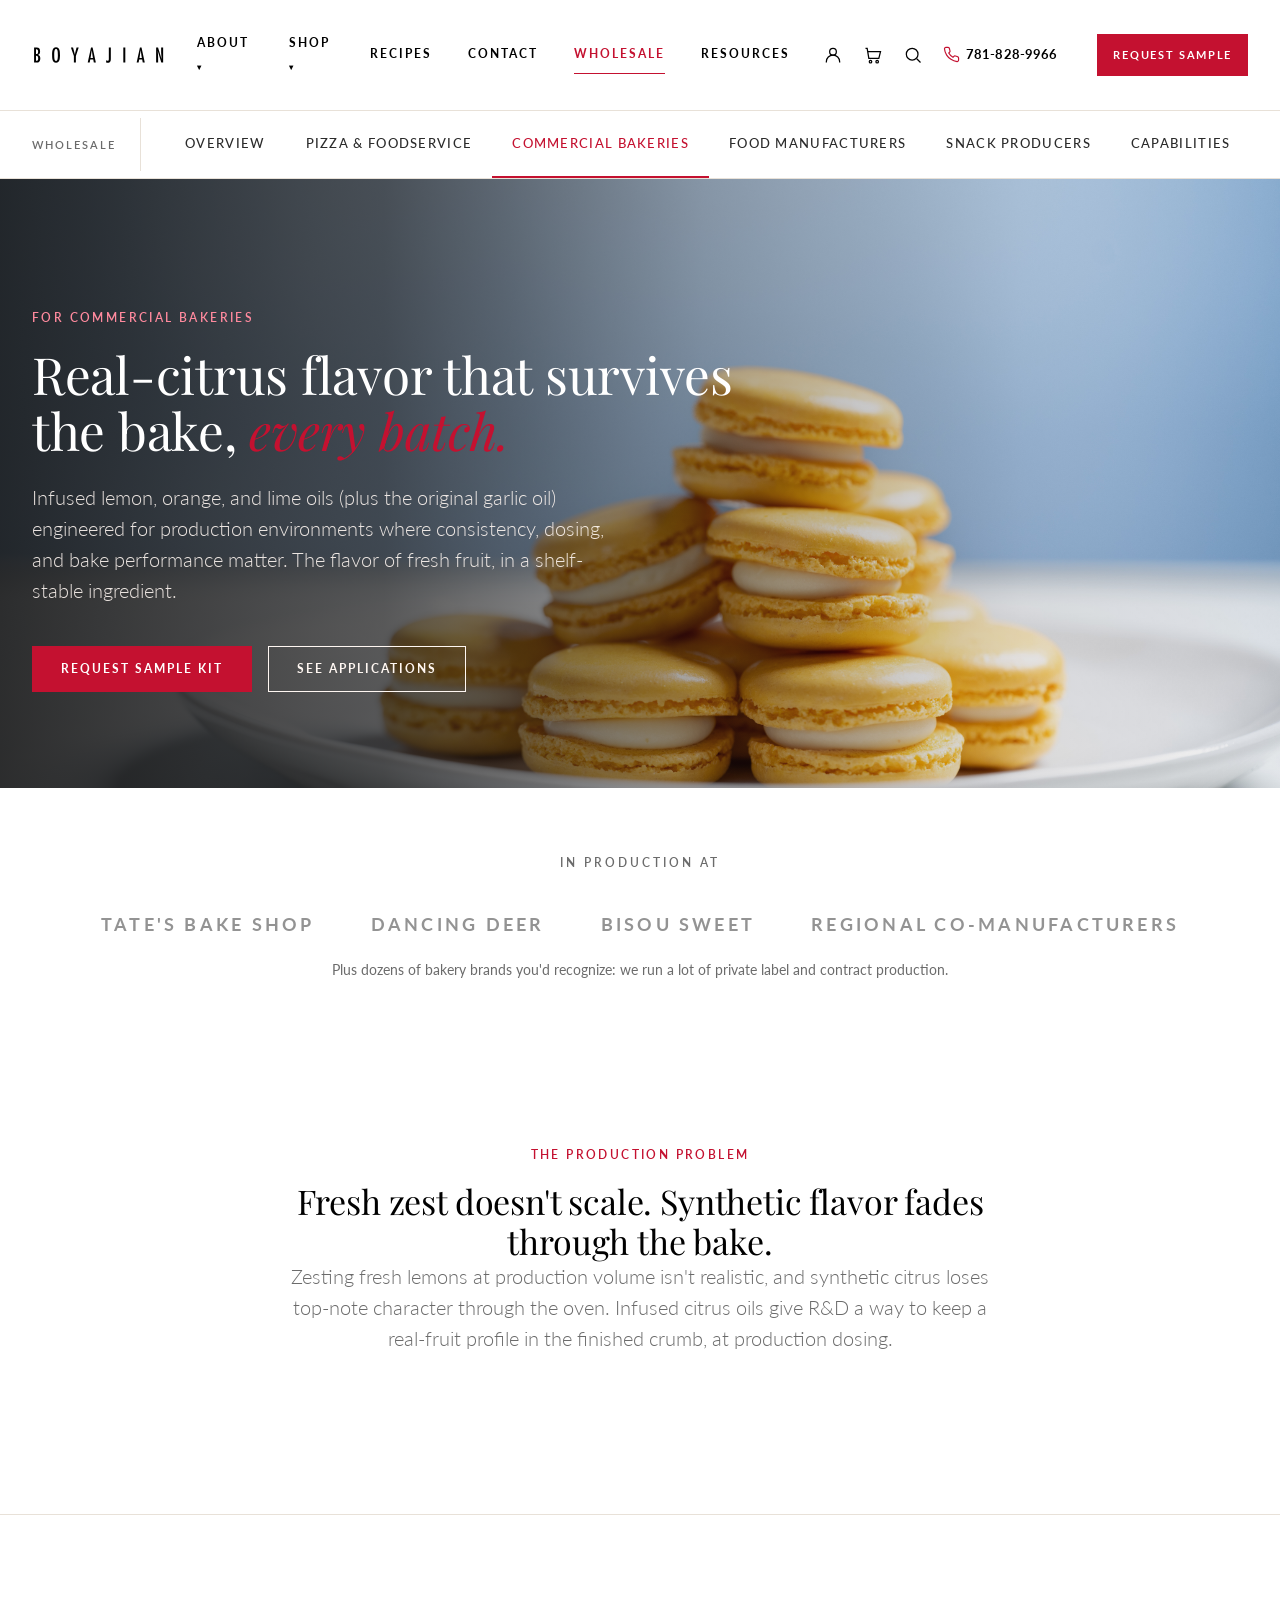
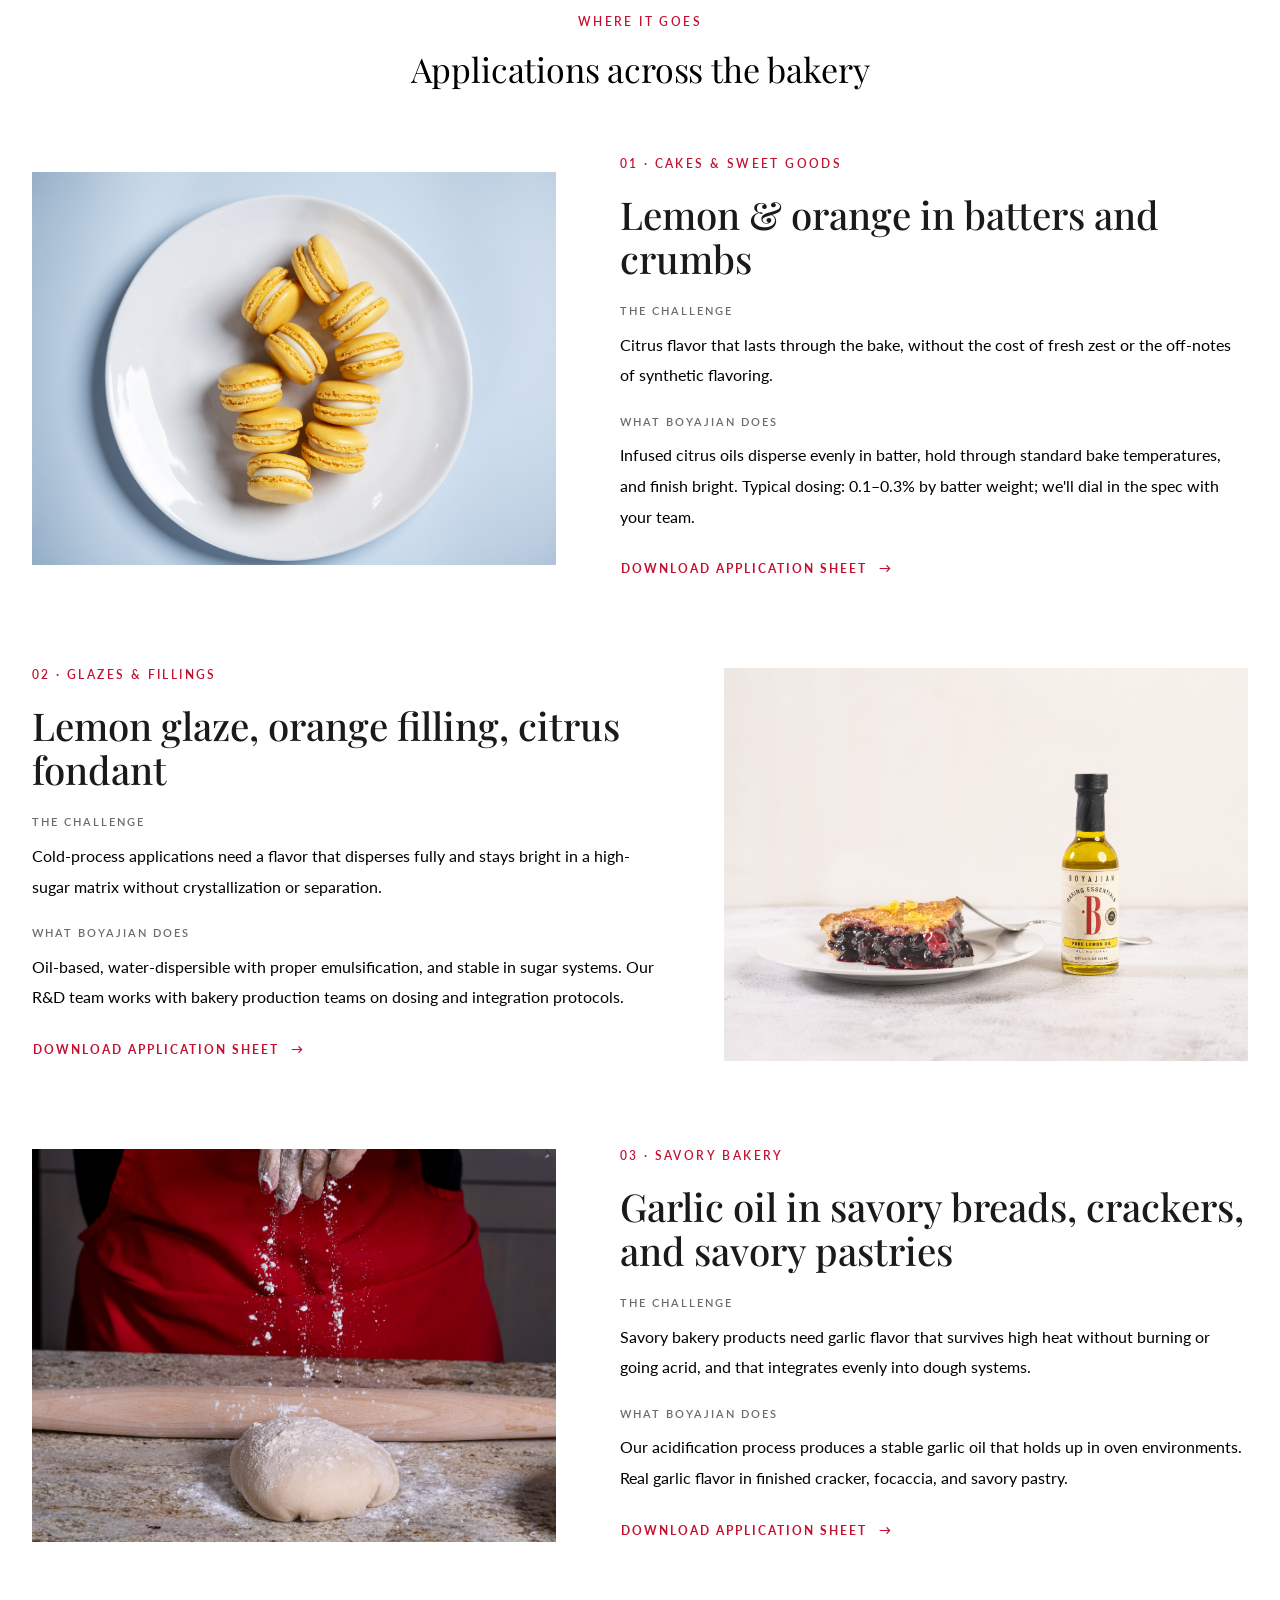
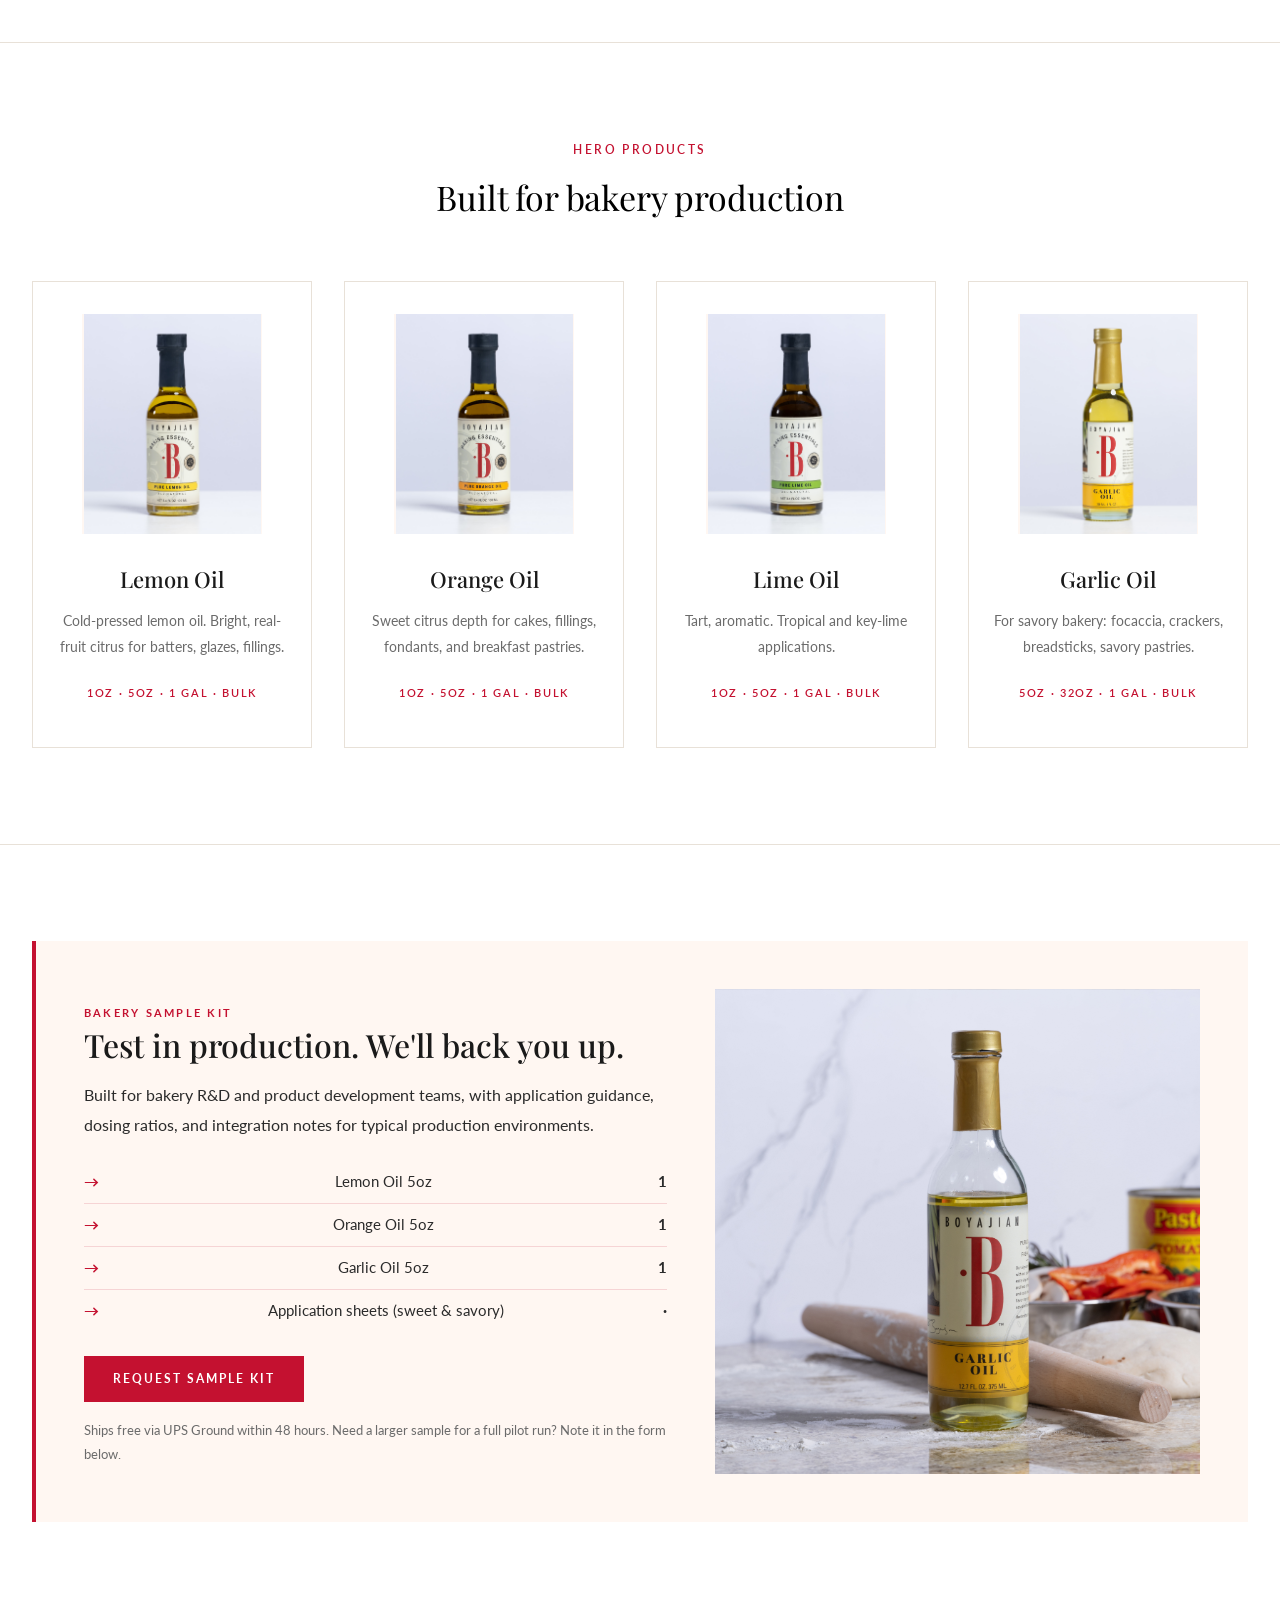
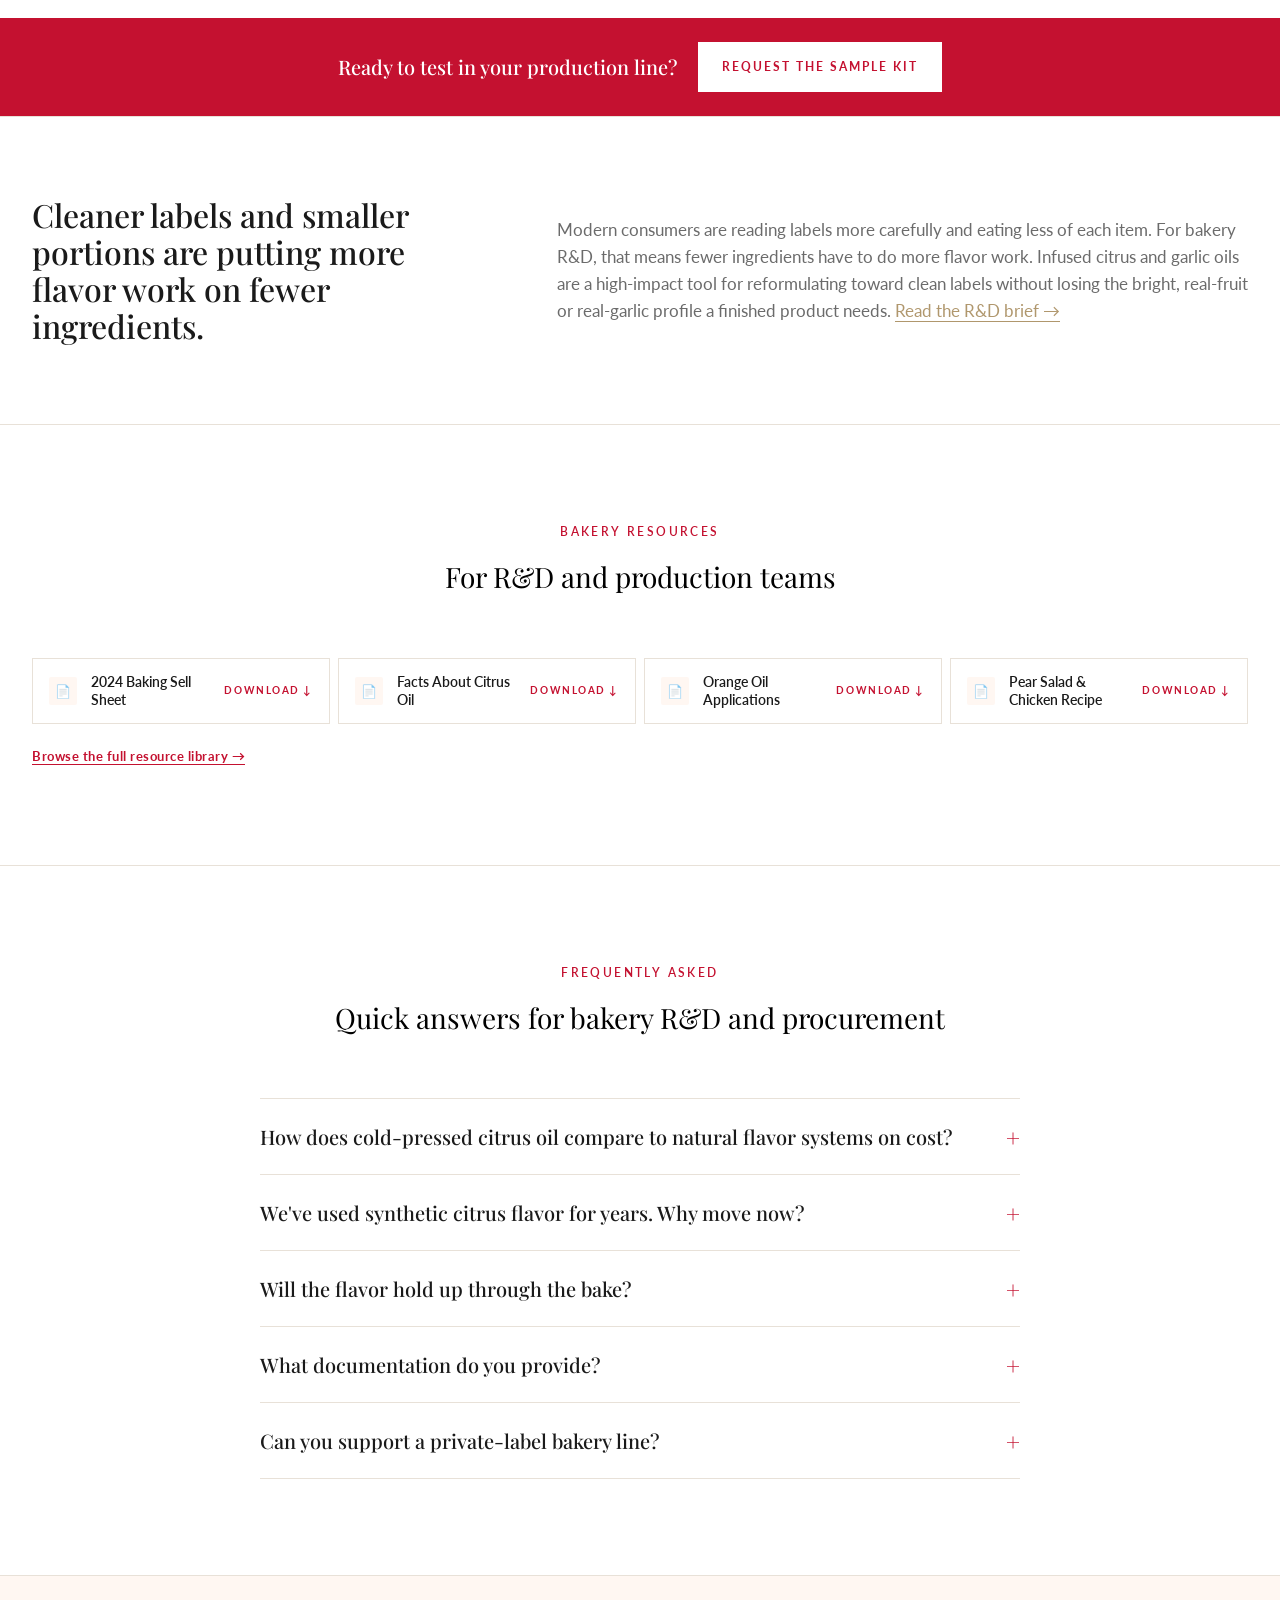
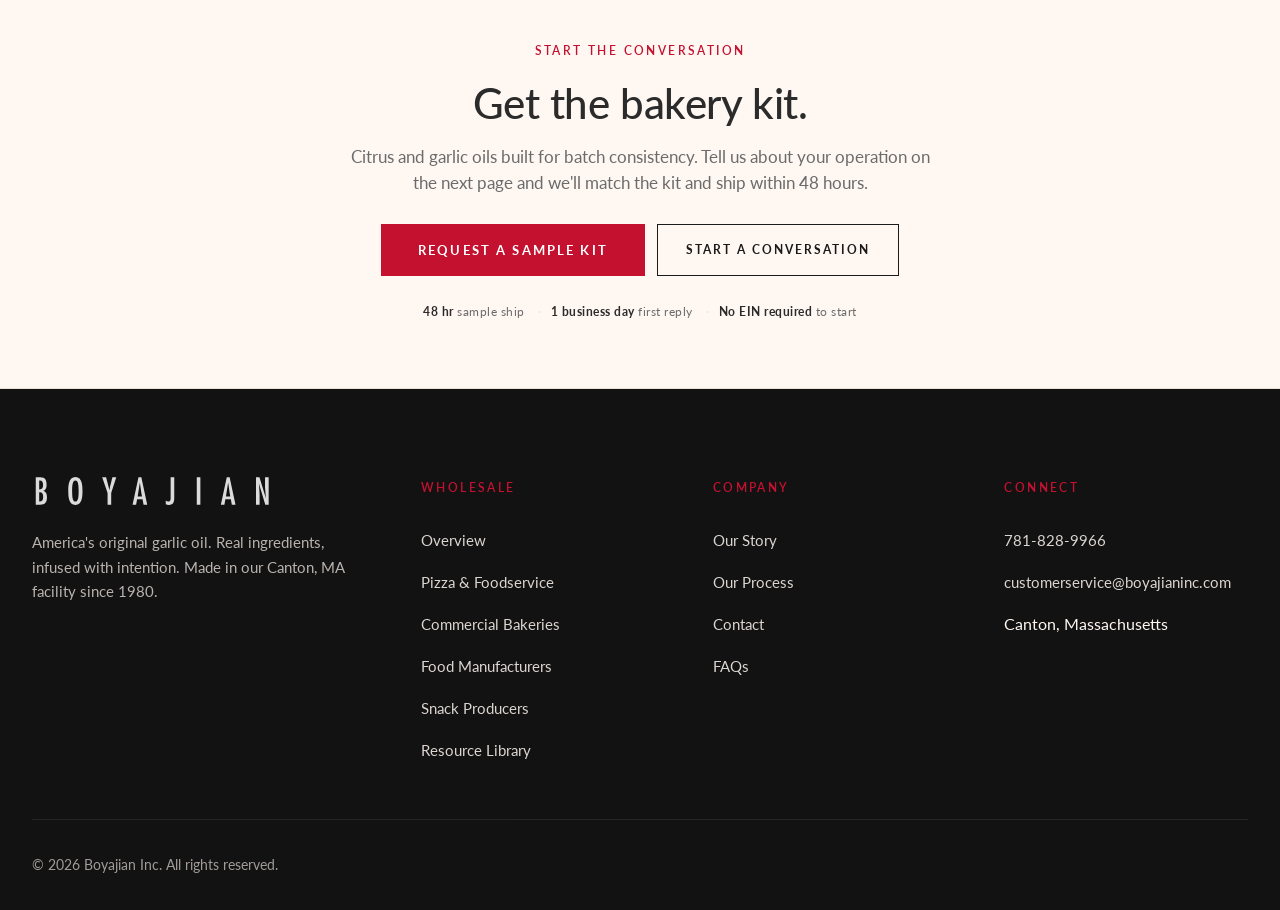
==== commit 54d13d85: "V2: dedicated lead-gen page, progressive form, private label deep-dive Rework of the conversion flow" ====
--- a/bakery.html
+++ b/bakery.html
@@ -8,7 +8,7 @@
   <link rel="stylesheet" href="assets/style.css" />
 </head>
 <body>
-<a href="#intake" class="mobile-cta-bar">Request Sample Kit →</a>
+<a href="request-sample.html?industry=bakery" class="mobile-cta-bar">Request Sample Kit →</a>
 
 <!-- ============================================================
      SITE HEADER  (WP: replace with theme header.php + wp_nav_menu)
@@ -64,7 +64,7 @@
         <span class="site-header__phone-num">781-828-9966</span>
       </a>
     </div>
-  <a href="#intake" class="site-header__cta">Request Sample</a>
+  <a href="request-sample.html?industry=bakery" class="site-header__cta">Request Sample</a>
   </div>
 </header>
 
@@ -95,7 +95,7 @@
         The flavor of fresh fruit, in a shelf-stable ingredient.
       </p>
       <div class="btn-group">
-        <a href="#intake" class="btn btn--primary">Request Sample Kit</a>
+        <a href="request-sample.html?industry=bakery" class="btn btn--primary">Request Sample Kit</a>
         <a href="#applications" class="btn btn--outline-light">See Applications</a>
       </div>
     </div>
@@ -253,7 +253,7 @@
           <li><span>Garlic Oil 5oz</span><strong>1</strong></li>
           <li><span>Application sheets (sweet &amp; savory)</span><strong>·</strong></li>
         </ul>
-        <a href="#intake" class="btn btn--primary">Request Sample Kit</a>
+        <a href="request-sample.html?industry=bakery" class="btn btn--primary">Request Sample Kit</a>
         <p style="font-size:0.8rem; color:var(--b-gray); margin-top:1rem;">
           Ships free via UPS Ground within 48 hours. Need a larger sample for a full pilot run?
           Note it in the form below.
@@ -265,7 +265,7 @@
 </section>
 
 <!-- Inline CTA strip — interest spike to action distance = zero -->
-<div class="inline-cta"><span>Ready to test in your production line?</span><a href="#intake">Request the Sample Kit</a></div>
+<div class="inline-cta"><span>Ready to test in your production line?</span><a href="request-sample.html?industry=bakery">Request the Sample Kit</a></div>
 
 
 <!-- FLAVOR DENSITY / CONSUMER TREND BANNER (Sec 13 — industry-specific reference) -->
@@ -367,123 +367,22 @@
   </div>
 </section>
 
-<!-- INTAKE FORM -->
-<section class="section section--paper form-section" id="intake">
-  <div class="container">
-    <div class="section-header">
-      <span class="eyebrow">Start the conversation</span>
-      <h2 class="display-lg">Get the bakery kit</h2>
-      <p class="lead text-muted">Tell us about your operation. We'll send the right sample and the right team.</p>
-    </div>
-
-    <div class="form-card">
-      <span class="form-tabs-label">What would you like to do?</span>
-      <div class="form-tabs">
-        <button type="button" class="form-tab active" data-form-tab="sample">Request a Sample Kit</button>
-        <button type="button" class="form-tab" data-form-tab="conversation">Start a Conversation</button>
-        <button type="button" class="form-tab" data-form-tab="custom">Custom / Private Label</button>
-      </div>
-
-      <form data-intake-form data-intent="sample" novalidate>
-        <input type="hidden" name="intent" value="sample" />
-        <input type="hidden" name="segment_prefill" value="bakery" />
-
-        <div class="form-row">
-          <div class="form-field">
-            <label>First Name <span class="req">*</span></label>
-            <input type="text" name="first_name" required />
-          </div>
-          <div class="form-field">
-            <label>Last Name <span class="req">*</span></label>
-            <input type="text" name="last_name" required />
-          </div>
-        </div>
-
-        <div class="form-row">
-          <div class="form-field">
-            <label>Company <span class="req">*</span></label>
-            <input type="text" name="company" required />
-          </div>
-          <div class="form-field">
-            <label>Work Email <span class="req">*</span></label>
-            <input type="email" name="email" required />
-          </div>
-        </div>
-
-        <div class="form-row">
-          <div class="form-field">
-            <label>Title</label>
-            <input type="text" name="title" placeholder="Head of Product Development, R&amp;D, Procurement..." />
-          </div>
-          <div class="form-field">
-            <label>Phone <span class="req">*</span></label>
-            <input type="tel" name="phone" required />
-          </div>
-        </div>
-
-        <div class="form-row form-row--full">
-          <div class="form-field">
-            <label>Production volume</label>
-            <select name="prod_volume">
-              <option value="">Select...</option>
-              <option>Small craft (under 1,000 units/day)</option>
-              <option>Mid-size (1k–10k units/day)</option>
-              <option>Large production (10k+ units/day)</option>
-              <option>Co-manufacturer / multiple brands</option>
-            </select>
-          </div>
-        </div>
-
-        <!-- Conditional: Conversation -->
-        <div data-intent-show="conversation" style="display:none;">
-          <div class="form-row form-row--full">
-            <div class="form-field">
-              <label>What would you like to discuss?</label>
-              <textarea name="topic" rows="3" placeholder="A new product line, an application question, or just exploring ingredient partners..."></textarea>
-            </div>
-          </div>
-        </div>
-
-        <!-- Conditional: Custom / Private Label -->
-        <div data-intent-show="custom" style="display:none;">
-          <div class="form-row">
-            <div class="form-field">
-              <label>Type of inquiry</label>
-              <select name="custom_type">
-                <option value="private-label">Private label</option>
-                <option value="custom-blend">Custom blend / formulation</option>
-                <option value="co-pack">Co-packing</option>
-                <option value="not-sure">Not sure yet</option>
-              </select>
-            </div>
-            <div class="form-field">
-              <label>Estimated annual volume</label>
-              <select name="volume">
-                <option value="">Select...</option>
-                <option>Under 5,000 units / yr</option>
-                <option>5,000 – 25,000 units / yr</option>
-                <option>25,000 – 100,000 units / yr</option>
-                <option>100,000+ units / yr</option>
-                <option>Just exploring</option>
-              </select>
-            </div>
-          </div>
-          <div class="form-row form-row--full">
-            <div class="form-field">
-              <label>Project brief</label>
-              <textarea name="brief" rows="4" placeholder="Tell us about your product, target market, and what you're trying to accomplish."></textarea>
-            </div>
-          </div>
-        </div>
-
-        <button type="submit" class="btn btn--primary form-submit" data-submit-label>Request Sample Kit</button>
-
-        <p class="form-note">
-          <strong>What happens next:</strong>
-          We ship within 48 hours. Your industry lead follows up on day 3 (confirm receipt),
-          day 7 (taste-test debrief), and day 14 (next step). First reply within one business day.
-        </p>
-      </form>
+<!-- ============================================================
+     LEAD-GEN CTA  (replaces inline form — links to dedicated page)
+     ============================================================ -->
+<section class="lead-gen-cta" id="intake">
+  <div class="lead-gen-cta__inner">
+    <span class="eyebrow">Start the Conversation</span>
+    <h2>Get the bakery kit.</h2>
+    <p>Citrus and garlic oils built for batch consistency. Tell us about your operation on the next page and we'll match the kit and ship within 48 hours.</p>
+    <div class="lead-gen-cta__btns">
+      <a href="request-sample.html?industry=bakery" class="btn btn--primary btn--lg">Request a Sample Kit</a>
+      <a href="request-sample.html?industry=bakery&amp;contact=conversation" class="btn btn--outline">Start a Conversation</a>
+    </div>
+    <div class="lead-gen-cta__meta">
+      <span><strong>48 hr</strong> sample ship</span>
+      <span><strong>1 business day</strong> first reply</span>
+      <span><strong>No EIN required</strong> to start</span>
     </div>
   </div>
 </section>
--- a/assets/style.css
+++ b/assets/style.css
@@ -438,8 +438,14 @@
   background: var(--b-white);
   border-bottom: 1px solid var(--b-border);
   position: sticky;
-  top: 73px;
+  top: 92px;
   z-index: 90;
+}
+@media (max-width: 900px) {
+  .subnav { top: 72px; }
+}
+@media (max-width: 600px) {
+  .subnav { top: 64px; }
 }
 
 .subnav__inner {
@@ -2360,3 +2366,350 @@
   transition: background 0.25s var(--ease);
 }
 .inline-cta a:hover { background: var(--b-cream); color: var(--b-red); }
+
+
+/* ==========================================================================
+   PROGRESSIVE FORM — Step 1 (option cards) + Step 2 (form body, hidden until pick)
+   Used on index.html (embedded) and request-sample.html (dedicated landing).
+   ========================================================================== */
+.form-step { }
+.form-step + .form-step { margin-top: 2.25rem; padding-top: 2rem; border-top: 1px solid var(--b-border); }
+
+.form-step__num {
+  font-size: 0.7rem;
+  font-weight: 700;
+  letter-spacing: 0.18em;
+  text-transform: uppercase;
+  color: var(--b-red);
+  margin-bottom: 0.4rem;
+  display: block;
+}
+.form-step__divider { color: var(--b-border); margin: 0 0.15rem; }
+
+.form-step__label {
+  font-family: var(--font-serif);
+  font-size: 1.45rem;
+  font-weight: 500;
+  letter-spacing: -0.01em;
+  color: var(--b-charcoal);
+  margin-bottom: 1.25rem;
+  display: block;
+  line-height: 1.25;
+}
+
+/* Step 1 — three option cards */
+.form-options {
+  display: grid;
+  grid-template-columns: repeat(3, 1fr);
+  gap: 0.75rem;
+}
+.form-option {
+  display: flex;
+  flex-direction: column;
+  gap: 0.4rem;
+  text-align: left;
+  padding: 1.25rem 1.15rem;
+  background: var(--b-white);
+  border: 1.5px solid var(--b-border);
+  font-family: var(--font-sans);
+  color: var(--b-charcoal);
+  cursor: pointer;
+  transition: all 0.2s var(--ease);
+  position: relative;
+}
+.form-option__title {
+  font-size: 0.78rem;
+  font-weight: 700;
+  letter-spacing: 0.12em;
+  text-transform: uppercase;
+  line-height: 1.25;
+}
+.form-option__hint {
+  font-size: 0.82rem;
+  font-weight: 400;
+  letter-spacing: 0;
+  text-transform: none;
+  color: var(--b-gray);
+  line-height: 1.4;
+}
+.form-option:hover {
+  border-color: var(--b-black);
+  background: var(--b-paper);
+}
+.form-option:hover .form-option__title { color: var(--b-black); }
+
+.form-option.active {
+  background: var(--b-red);
+  border-color: var(--b-red);
+  color: var(--b-white);
+}
+.form-option.active .form-option__title,
+.form-option.active .form-option__hint { color: var(--b-white); }
+.form-option.active::after {
+  content: "\2713";
+  position: absolute;
+  top: 0.65rem;
+  right: 0.85rem;
+  font-size: 0.95rem;
+  font-weight: 700;
+  color: var(--b-white);
+}
+.form-option.active:hover {
+  background: var(--b-red-dark);
+  border-color: var(--b-red-dark);
+}
+
+@media (max-width: 720px) {
+  .form-options { grid-template-columns: 1fr; }
+}
+
+/* ==========================================================================
+   LEAD-GEN PAGE  (request-sample.html)
+   ========================================================================== */
+.lg-container--narrow { max-width: 880px; }
+
+.lg-breadcrumb {
+  background: var(--b-white);
+  border-bottom: 1px solid var(--b-border);
+  position: sticky;
+  top: 92px;
+  z-index: 90;
+}
+@media (max-width: 900px) {
+  .lg-breadcrumb { top: 72px; }
+}
+@media (max-width: 600px) {
+  .lg-breadcrumb { top: 64px; }
+}
+.lg-breadcrumb__inner {
+  max-width: var(--container-max);
+  margin: 0 auto;
+  padding: 0.9rem 2rem;
+  display: flex;
+  align-items: center;
+  gap: 0.5rem;
+  font-size: 0.78rem;
+  font-weight: 500;
+  letter-spacing: 0.08em;
+  text-transform: uppercase;
+  color: var(--b-gray);
+}
+.lg-breadcrumb a {
+  color: var(--b-charcoal);
+  border-bottom: 1px solid transparent;
+  padding-bottom: 1px;
+  transition: color 0.25s var(--ease);
+}
+.lg-breadcrumb a:hover { color: var(--b-red); border-bottom-color: var(--b-red); }
+.lg-breadcrumb__sep { color: var(--b-border); }
+.lg-breadcrumb__current { color: var(--b-red); }
+
+.lead-gen .lead-gen__head {
+  text-align: center;
+  max-width: 720px;
+  margin: 0 auto 2.5rem;
+}
+.lead-gen .lead-gen__head .eyebrow { color: var(--b-red); }
+.lead-gen .lead-gen__head .display-lg { margin-bottom: 0.9rem; }
+
+.form-card--lead-gen { padding: 2.75rem; }
+@media (max-width: 720px) {
+  .form-card--lead-gen { padding: 1.75rem 1.25rem; }
+}
+
+.lead-gen__trust {
+  list-style: none;
+  padding: 0;
+  margin: 2.75rem 0 0;
+  display: grid;
+  grid-template-columns: repeat(4, 1fr);
+  gap: 1.5rem;
+  border-top: 1px solid var(--b-border);
+  padding-top: 2.5rem;
+}
+.lead-gen__trust li {
+  text-align: center;
+  display: flex;
+  flex-direction: column;
+  gap: 0.35rem;
+}
+.lead-gen__trust strong {
+  font-family: var(--font-serif);
+  font-size: 1.05rem;
+  font-weight: 600;
+  color: var(--b-charcoal);
+  letter-spacing: -0.01em;
+}
+.lead-gen__trust span {
+  font-size: 0.8rem;
+  color: var(--b-gray);
+  line-height: 1.4;
+}
+@media (max-width: 720px) {
+  .lead-gen__trust { grid-template-columns: 1fr 1fr; }
+}
+
+/* ==========================================================================
+   SUB-PAGE LEAD-GEN CTA BLOCK
+   ========================================================================== */
+.lead-gen-cta {
+  background: var(--b-cream);
+  padding: 4rem 2rem;
+  text-align: center;
+  border-top: 1px solid var(--b-border);
+  border-bottom: 1px solid var(--b-border);
+}
+.lead-gen-cta__inner {
+  max-width: 720px;
+  margin: 0 auto;
+}
+.lead-gen-cta .eyebrow { color: var(--b-red); }
+.lead-gen-cta h2 {
+  font-family: var(--font-serif);
+  font-size: clamp(1.85rem, 3.5vw, 2.65rem);
+  font-weight: 500;
+  letter-spacing: -0.01em;
+  line-height: 1.15;
+  margin: 0.65rem 0 1rem;
+  color: var(--b-charcoal);
+}
+.lead-gen-cta p {
+  color: var(--b-gray);
+  font-size: 1.05rem;
+  line-height: 1.55;
+  margin: 0 auto 1.75rem;
+  max-width: 580px;
+}
+.lead-gen-cta__btns {
+  display: inline-flex;
+  gap: 0.75rem;
+  flex-wrap: wrap;
+  justify-content: center;
+}
+.lead-gen-cta__meta {
+  margin-top: 1.5rem;
+  font-size: 0.78rem;
+  color: var(--b-gray);
+  letter-spacing: 0.04em;
+}
+.lead-gen-cta__meta strong { color: var(--b-charcoal); }
+.lead-gen-cta__meta span + span::before {
+  content: "\B7";
+  margin: 0 0.6rem;
+  color: var(--b-border);
+}
+
+
+/* ==========================================================================
+   FORM INTENT PICKER — radio-style cards above always-visible form
+   ========================================================================== */
+.form-intent {
+  margin-bottom: 2.25rem;
+  padding-bottom: 2rem;
+  border-bottom: 1px solid var(--b-border);
+}
+.form-intent__label {
+  font-family: var(--font-serif);
+  font-size: 1.35rem;
+  font-weight: 500;
+  letter-spacing: -0.01em;
+  color: var(--b-charcoal);
+  margin-bottom: 1rem;
+  display: block;
+  line-height: 1.25;
+}
+
+
+/* ==========================================================================
+   PRIVATE LABEL HUB — process steps, partner chips, sub-section headers
+   ========================================================================== */
+.pl-subsection {
+  margin-top: 4rem;
+  padding-top: 3rem;
+  border-top: 1px solid var(--b-border);
+}
+.pl-subsection__title {
+  font-family: var(--font-serif);
+  font-size: clamp(1.5rem, 2.6vw, 1.95rem);
+  font-weight: 500;
+  letter-spacing: -0.01em;
+  line-height: 1.2;
+  color: var(--b-charcoal);
+  margin-bottom: 0.65rem;
+}
+.pl-subsection__sub {
+  color: var(--b-gray);
+  font-size: 1.02rem;
+  line-height: 1.55;
+  margin-bottom: 2.25rem;
+  max-width: 720px;
+}
+
+/* Process steps — numbered cards, 5 across on desktop, stacked on mobile */
+.process-grid {
+  list-style: none;
+  padding: 0;
+  margin: 0;
+  display: grid;
+  grid-template-columns: repeat(5, 1fr);
+  gap: 1.25rem;
+}
+.process-step {
+  background: var(--b-paper);
+  border: 1px solid var(--b-border);
+  padding: 1.5rem 1.35rem;
+  position: relative;
+}
+.process-step__num {
+  display: inline-flex;
+  align-items: center;
+  justify-content: center;
+  width: 2rem;
+  height: 2rem;
+  background: var(--b-red);
+  color: var(--b-white);
+  font-family: var(--font-serif);
+  font-size: 0.95rem;
+  font-weight: 600;
+  border-radius: 50%;
+  margin-bottom: 0.85rem;
+}
+.process-step__title {
+  font-family: var(--font-serif);
+  font-size: 1.05rem;
+  font-weight: 600;
+  color: var(--b-charcoal);
+  margin: 0 0 0.45rem;
+  line-height: 1.25;
+}
+.process-step p {
+  font-size: 0.88rem;
+  color: var(--b-gray);
+  line-height: 1.55;
+  margin: 0;
+}
+@media (max-width: 1000px) {
+  .process-grid { grid-template-columns: repeat(2, 1fr); }
+}
+@media (max-width: 600px) {
+  .process-grid { grid-template-columns: 1fr; }
+}
+
+/* Partner chips */
+.partner-chips {
+  list-style: none;
+  padding: 0;
+  margin: 0;
+  display: flex;
+  flex-wrap: wrap;
+  gap: 0.6rem;
+}
+.partner-chips li {
+  background: var(--b-cream);
+  border: 1px solid var(--b-border);
+  padding: 0.55rem 1rem;
+  font-size: 0.85rem;
+  font-weight: 500;
+  color: var(--b-charcoal);
+  letter-spacing: 0.01em;
+}
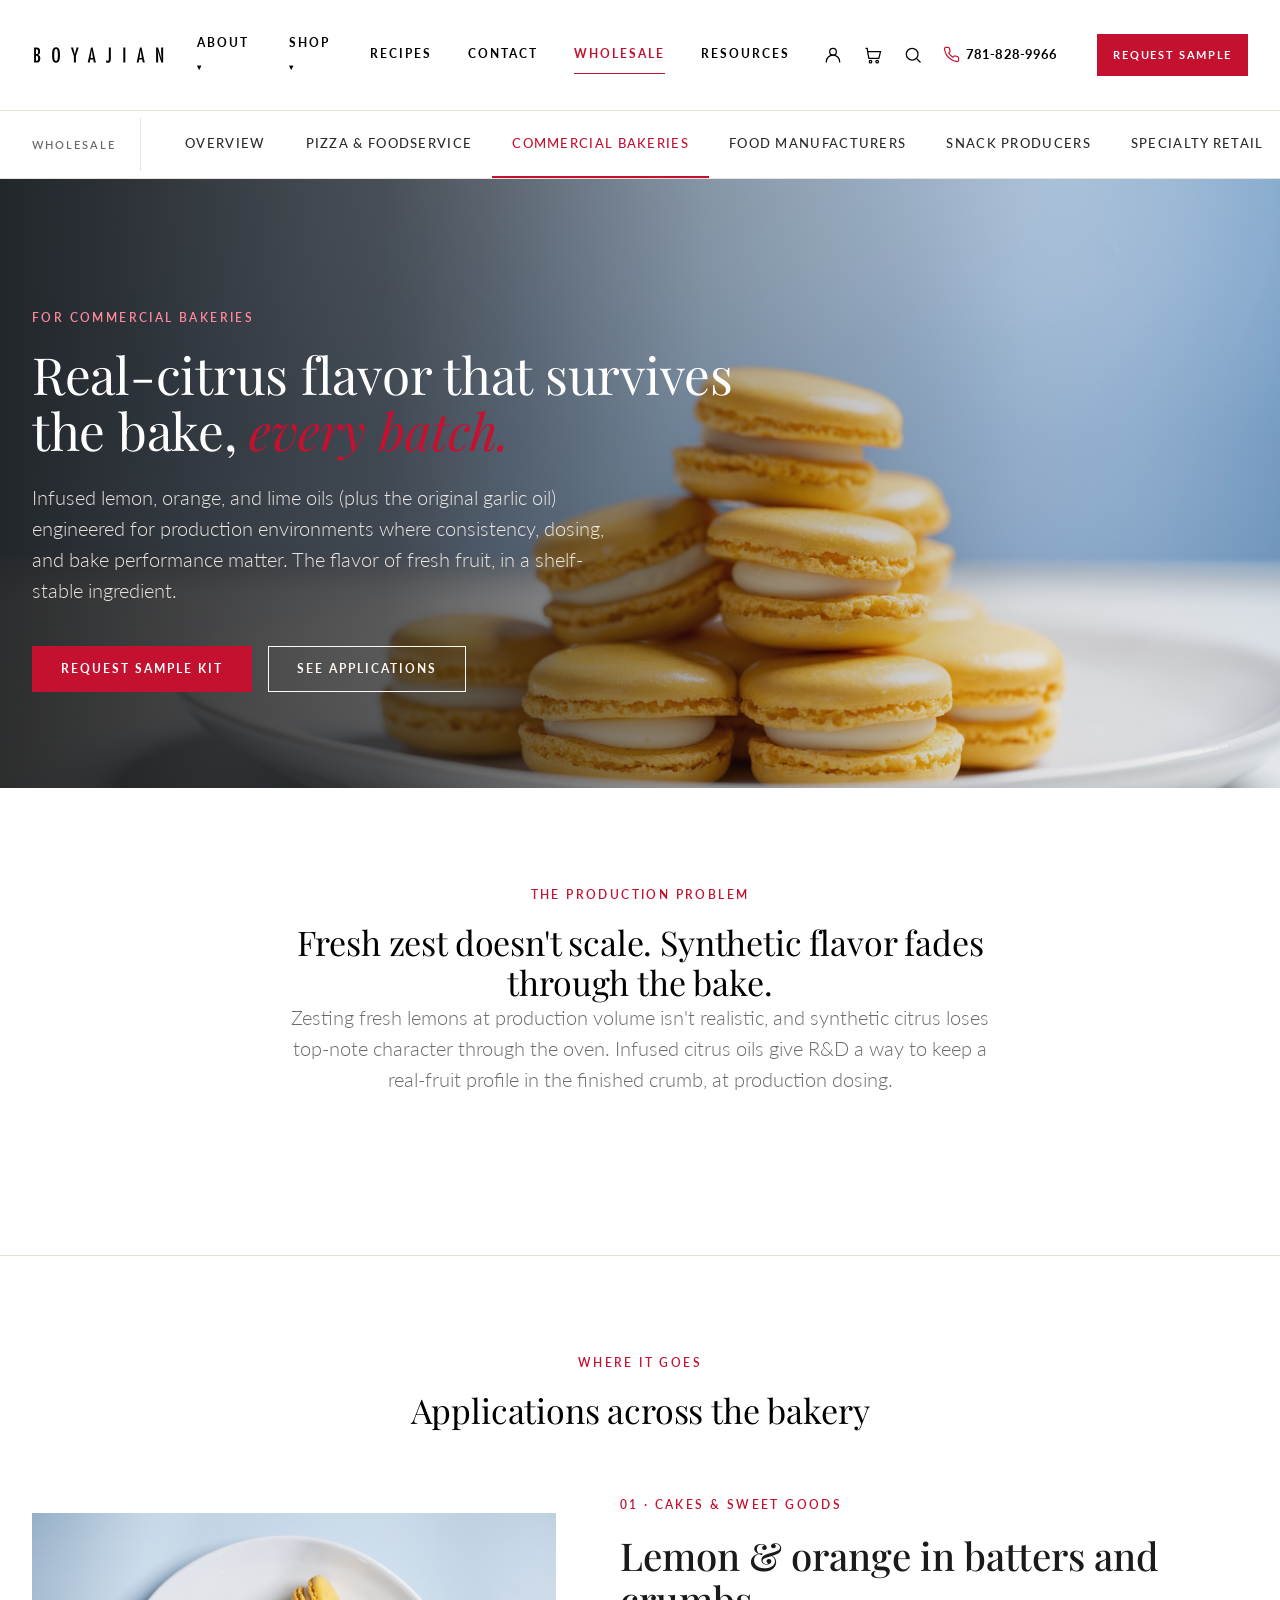
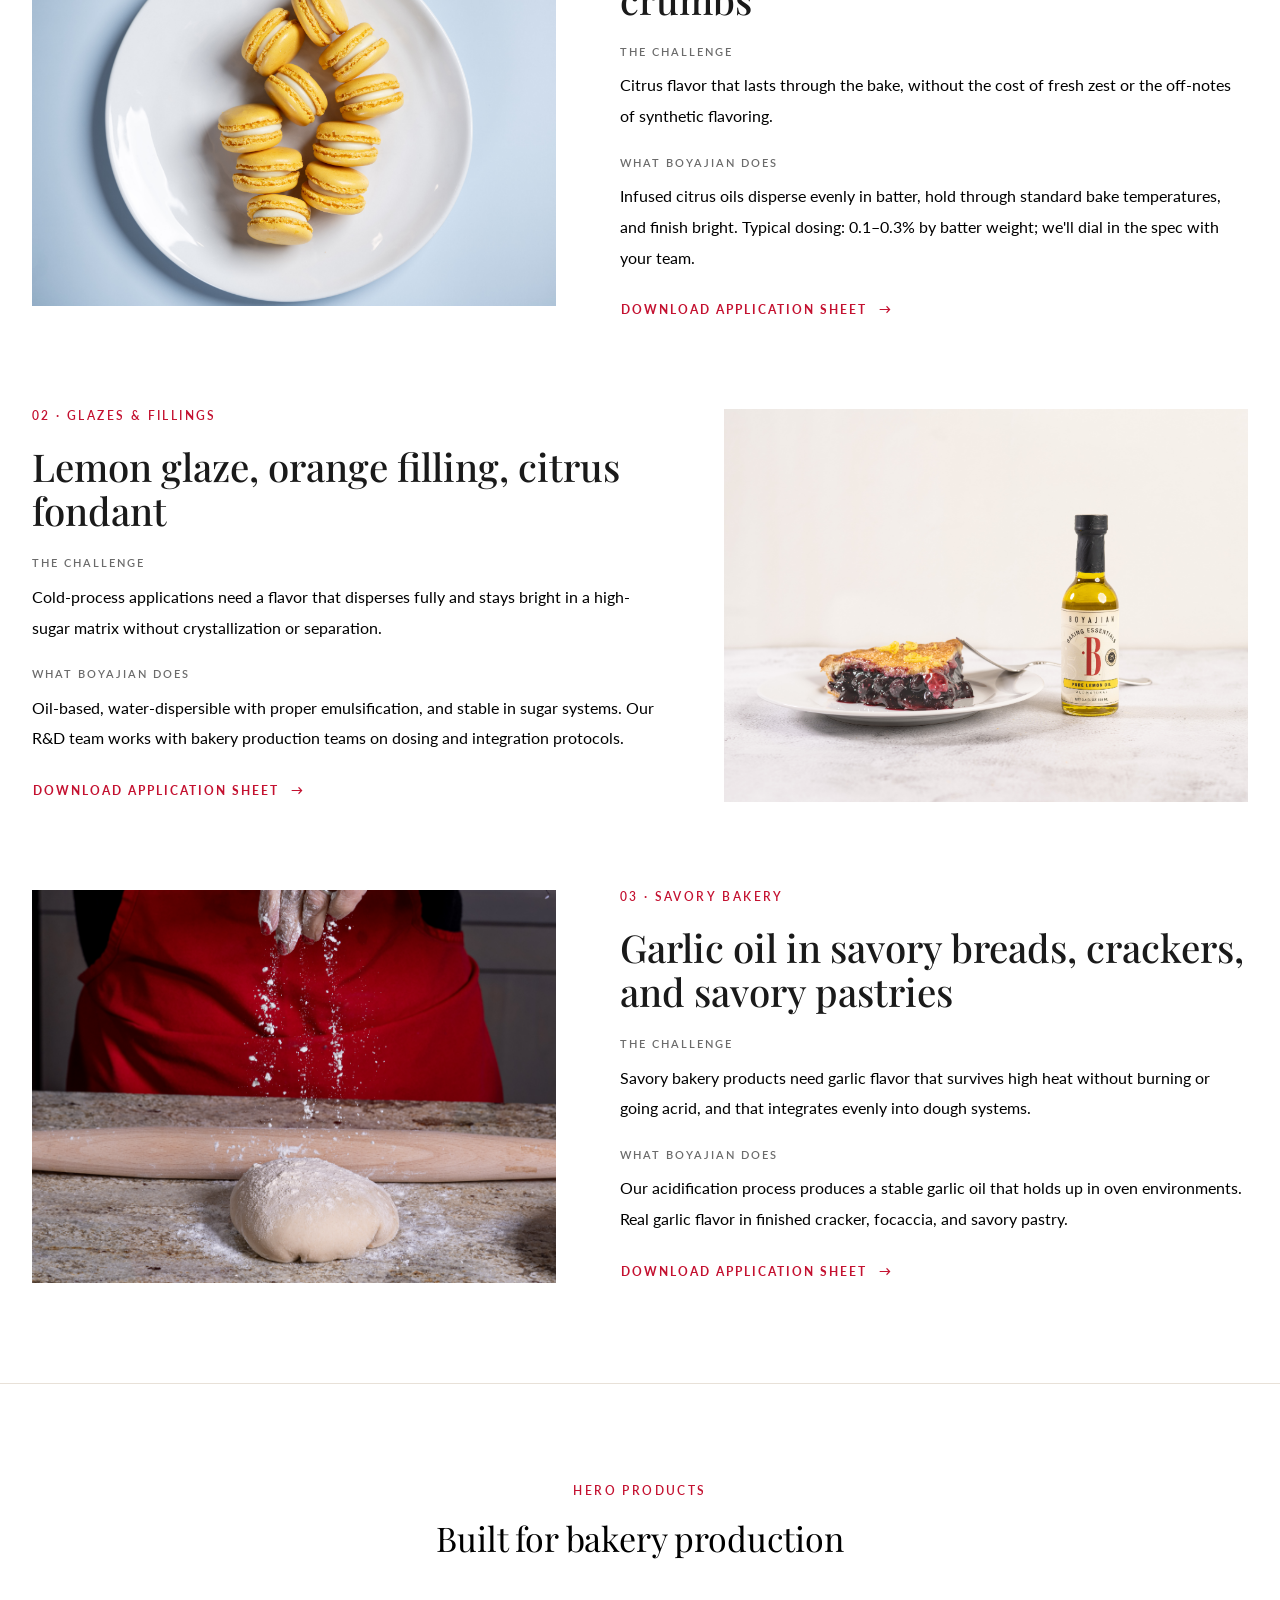
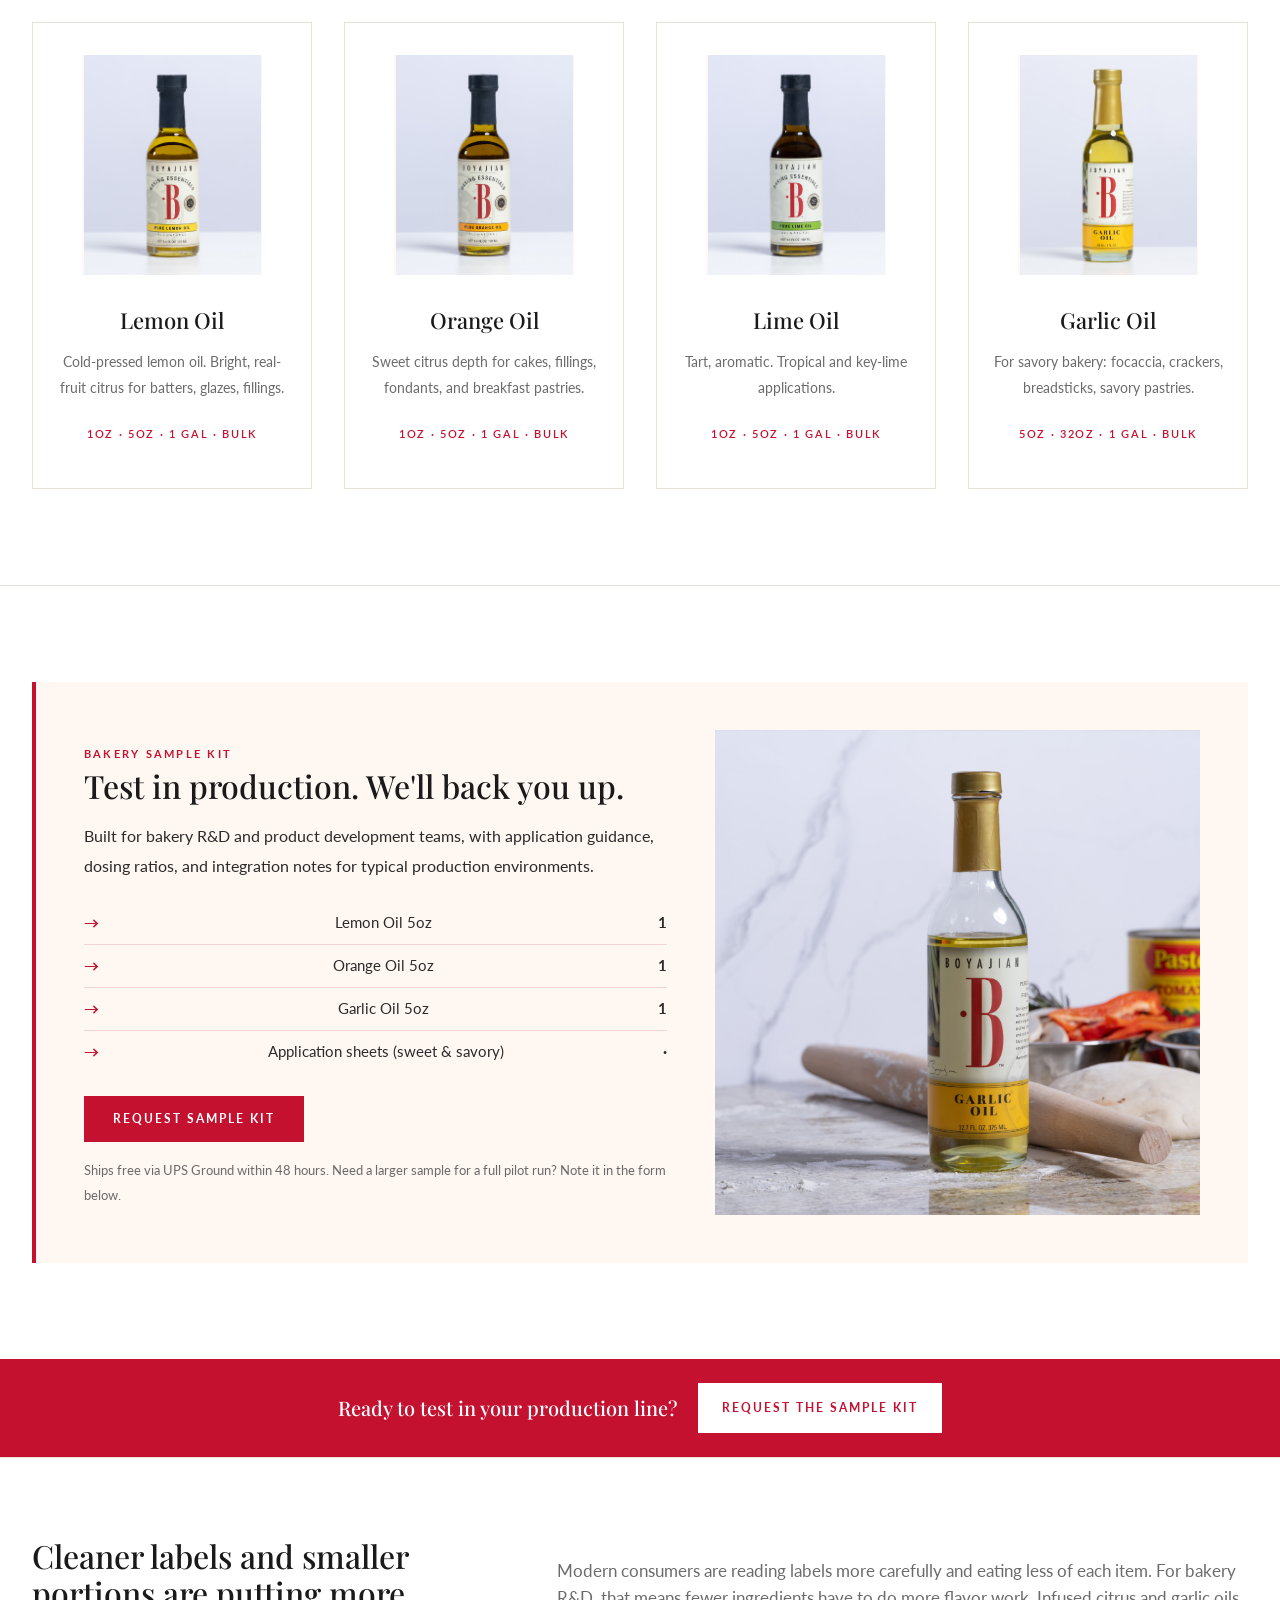
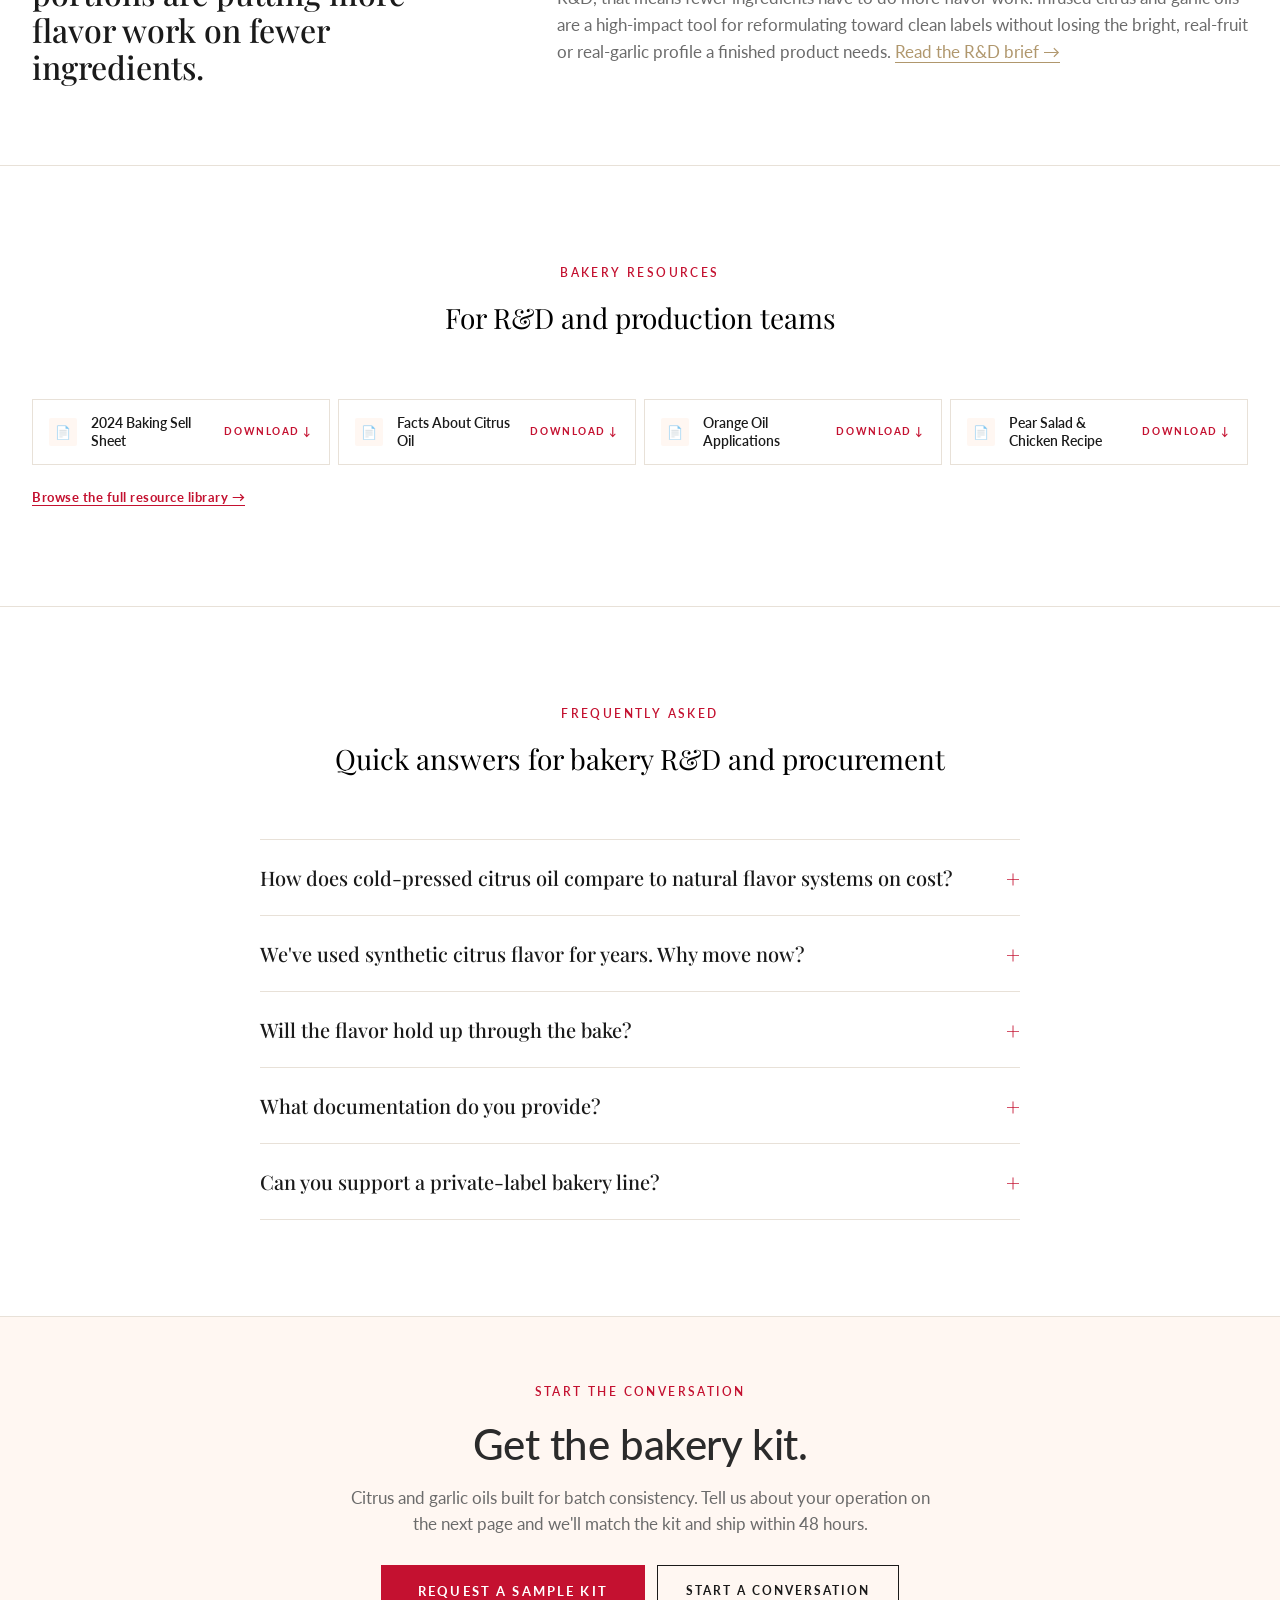
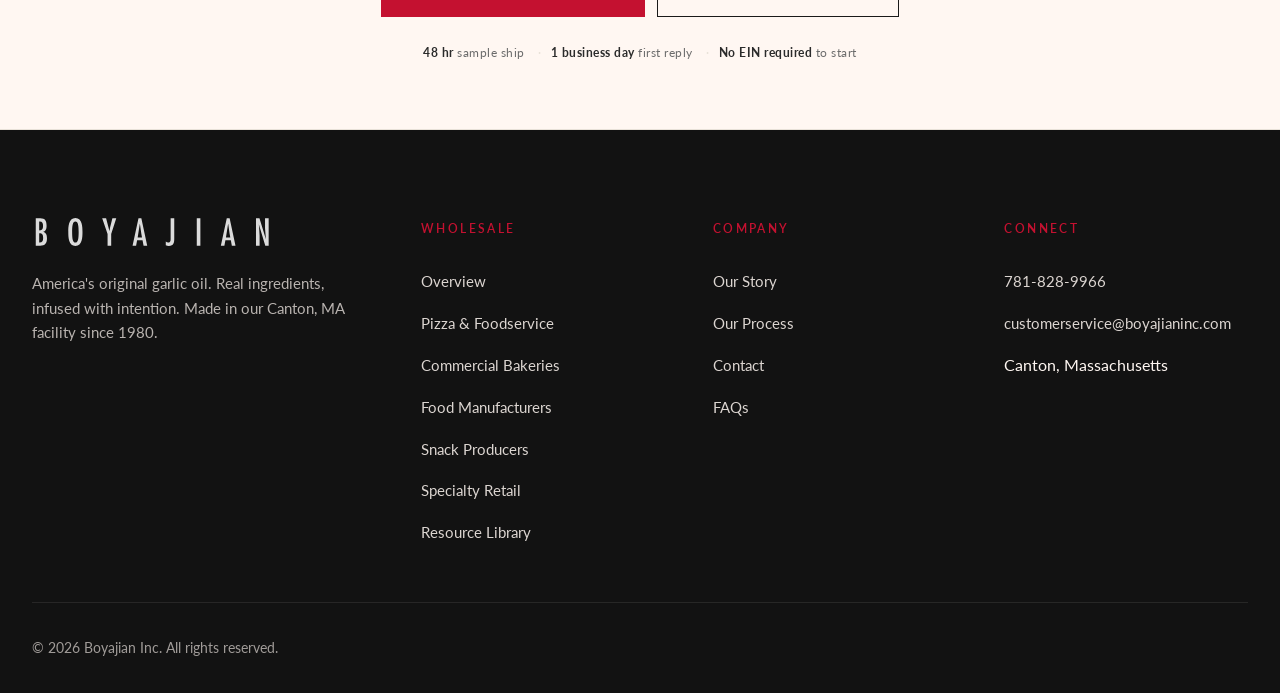
==== commit 2a588edb: "Remove client logos sitewide; add Specialty Retail page; add Sysco/Chef's Warehouse copy; garlic-oil" ====
--- a/bakery.html
+++ b/bakery.html
@@ -76,6 +76,7 @@
     <a href="bakery.html" class="subnav__link active">Commercial Bakeries</a>
     <a href="manufacturers.html" class="subnav__link">Food Manufacturers</a>
     <a href="snack.html" class="subnav__link">Snack Producers</a>
+    <a href="specialty-retail.html" class="subnav__link">Specialty Retail</a>
     <a href="index.html#capabilities" class="subnav__link">Capabilities</a>
   </div>
 </div>
@@ -103,19 +104,7 @@
 </section>
 
 
-<!-- TRUST -->
-<section class="trust-band">
-  <div class="container">
-    <div class="trust-band__label">In production at</div>
-    <div class="trust-logos">
-      <span class="trust-logo">Tate's Bake Shop</span>
-      <span class="trust-logo">Dancing Deer</span>
-      <span class="trust-logo">Bisou Sweet</span>
-      <span class="trust-logo">Regional Co-Manufacturers</span>
-    </div>
-    <p style="margin-top:1.5rem; font-size:0.85rem; color:var(--b-gray);">Plus dozens of bakery brands you'd recognize: we run a lot of private label and contract production.</p>
-  </div>
-</section>
+<!-- Client trust band removed pending logo-use permissions (per 6/4 call). Re-add approved brand logos here once secured. -->
 
 <!-- BAKER'S PROBLEM -->
 <section class="section">
@@ -408,6 +397,7 @@
           <li><a href="bakery.html">Commercial Bakeries</a></li>
           <li><a href="manufacturers.html">Food Manufacturers</a></li>
           <li><a href="snack.html">Snack Producers</a></li>
+          <li><a href="specialty-retail.html">Specialty Retail</a></li>
           <li><a href="resources.html">Resource Library</a></li>
         </ul>
       </div>
